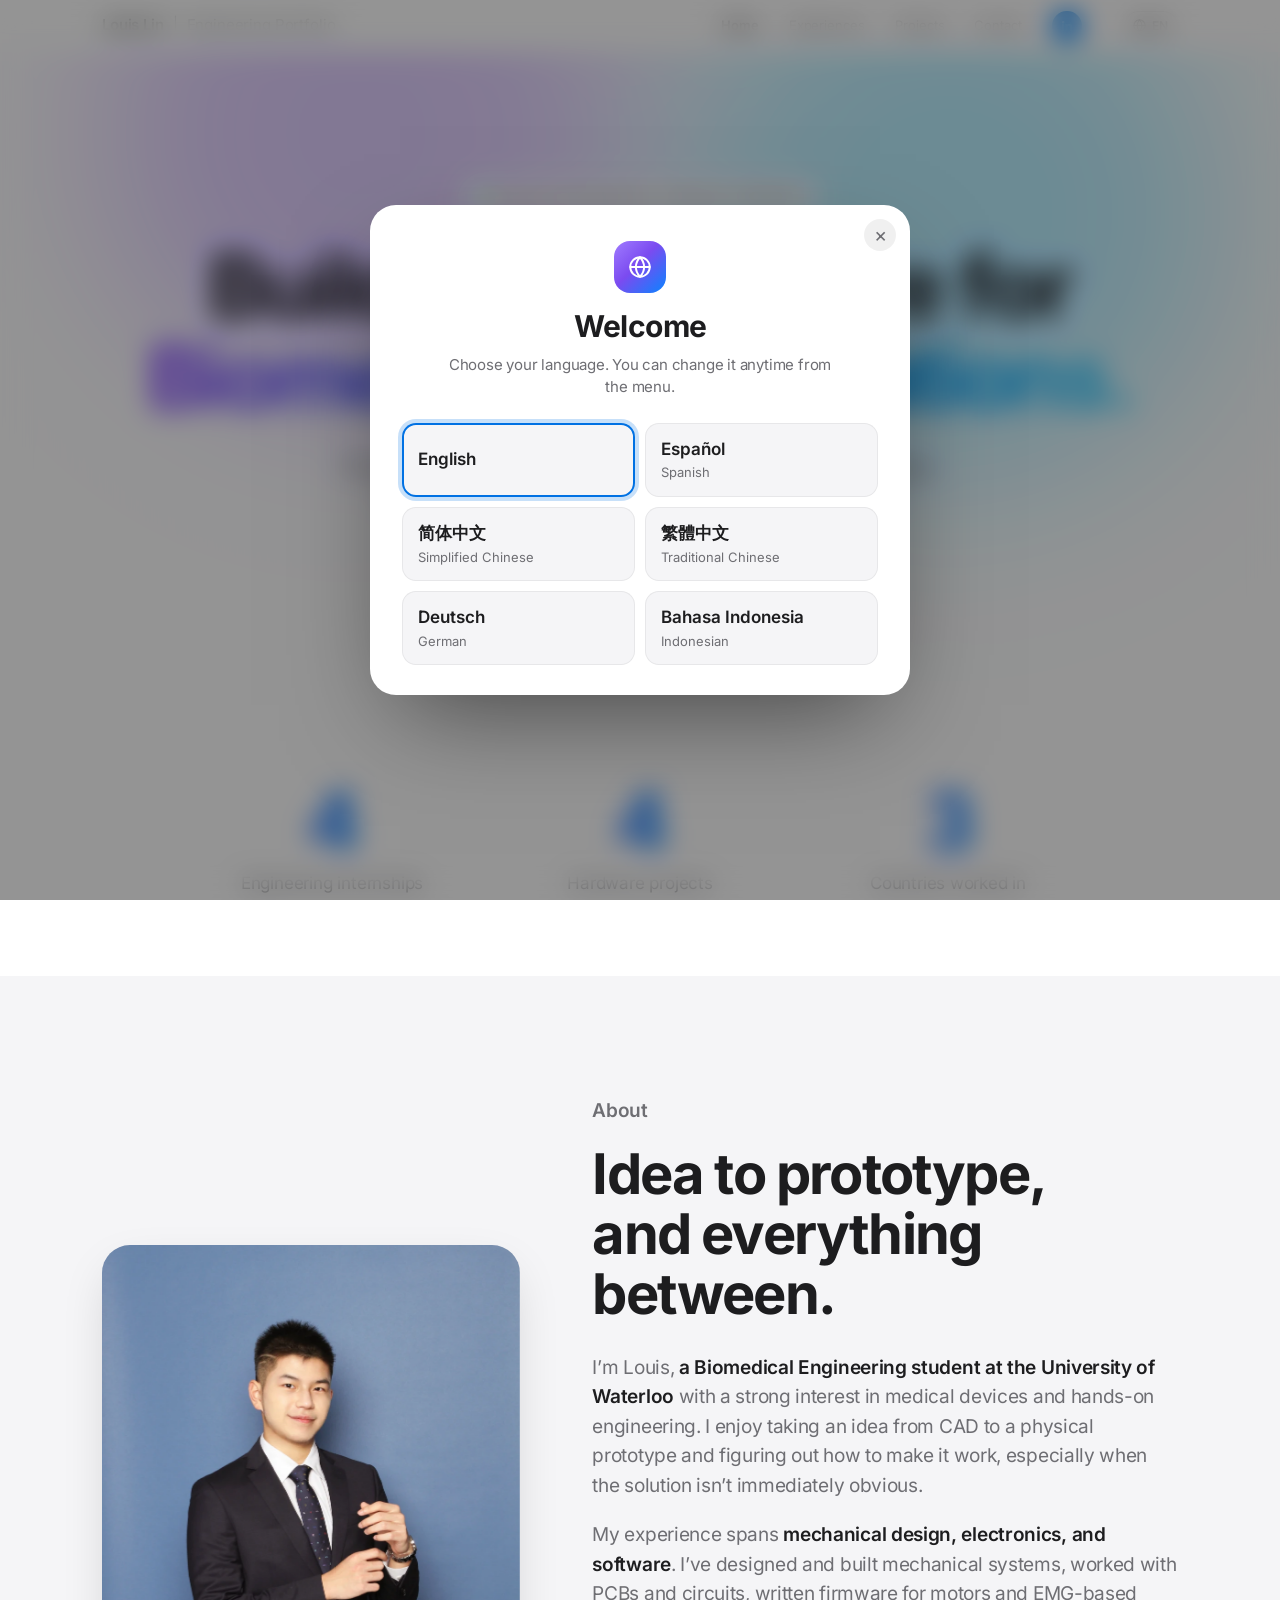
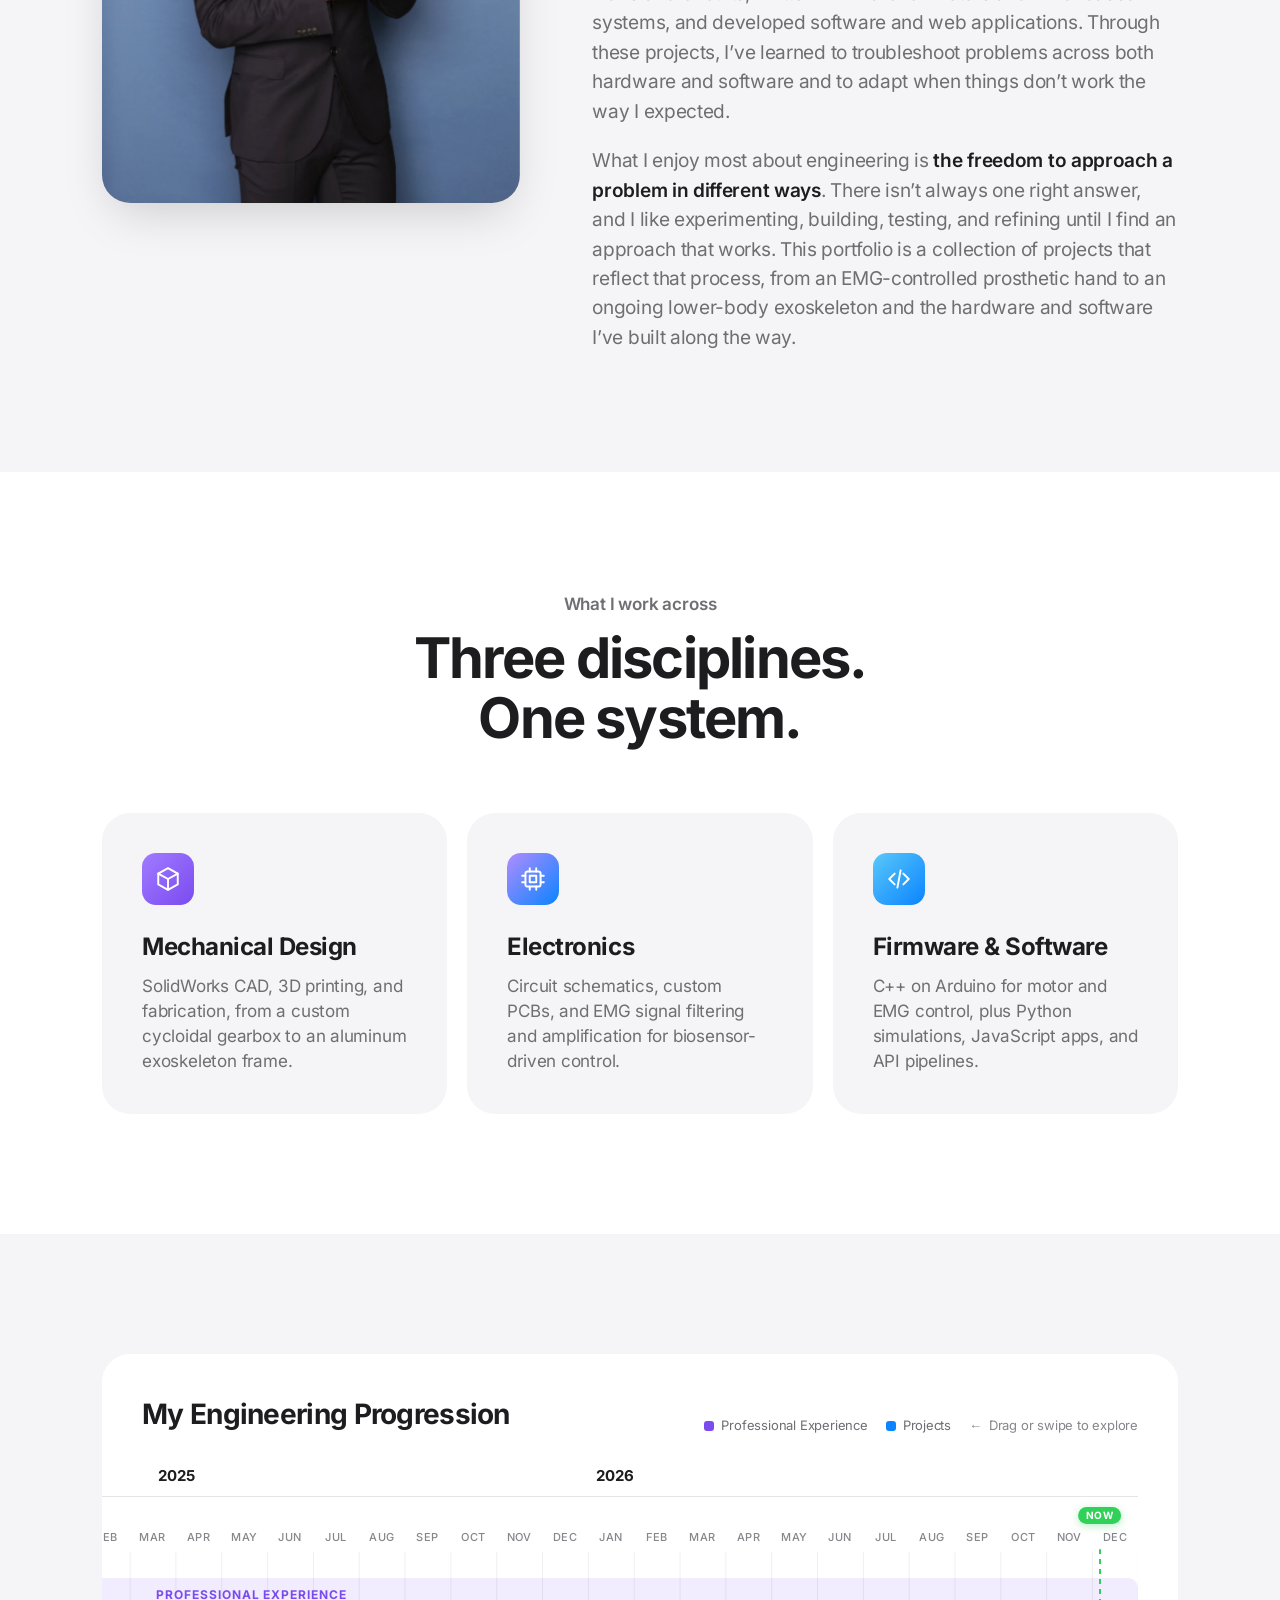
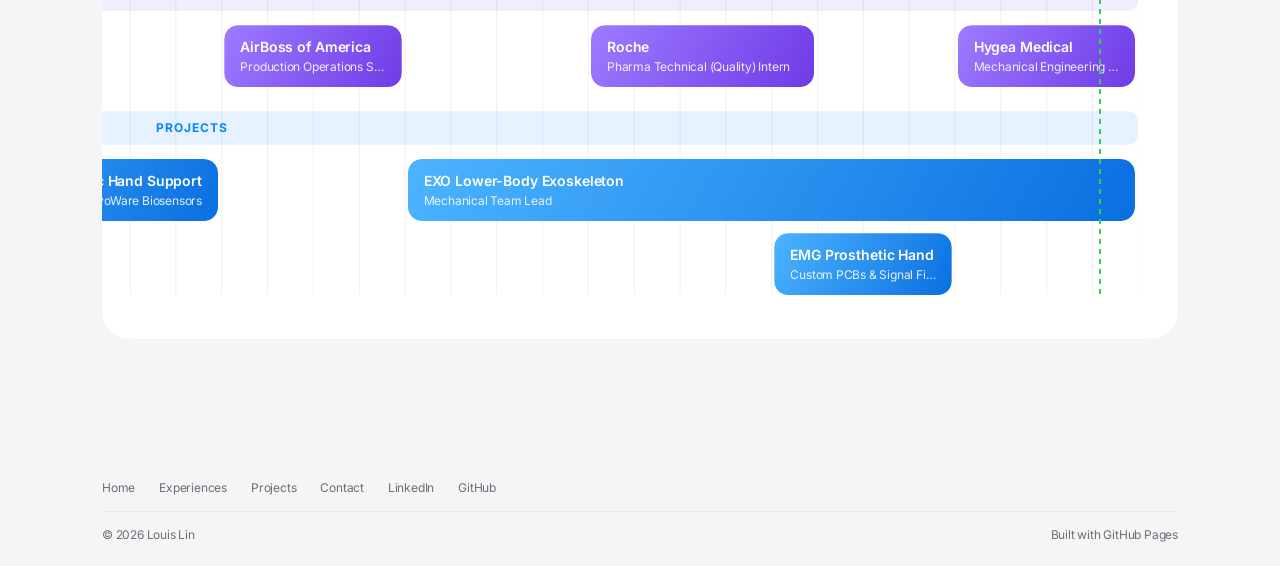
==== index.html @ d5d3cc91 "Picker: instant hover ring (no fade) Co-Authored-By: Claude Opus 5.5 <noreply@anthropic.com> Claude-" ====
<!DOCTYPE html>
<html lang="en" class="no-js">
<head>
    <meta charset="UTF-8">
    <meta name="viewport" content="width=device-width, initial-scale=1, viewport-fit=cover">
    <title>Louis Lin | Engineering Portfolio</title>
    <meta name="description" content="Biomedical Engineering student specializing in mechanical design, firmware, and hardware prototyping.">
    <meta name="theme-color" content="#ffffff" media="(prefers-color-scheme: light)">
    <meta name="theme-color" content="#000000" media="(prefers-color-scheme: dark)">
    <!-- Open Graph / Social Media Meta Tags -->
    <meta property="og:title" content="Louis Lin | Engineering Portfolio">
    <meta property="og:description" content="Biomedical Engineering student specializing in mechanical design, firmware, and hardware prototyping.">
    <meta property="og:image" content="https://louis-lin06.github.io/social-preview.png">
    <meta property="og:url" content="https://louis-lin06.github.io/">
    <meta property="og:type" content="website">
    <!-- Twitter Large Card -->
    <meta name="twitter:card" content="summary_large_image">
    <meta name="twitter:title" content="Louis Lin | Engineering Portfolio">
    <meta name="twitter:description" content="Biomedical Engineering student specializing in mechanical design, firmware, and hardware prototyping.">
    <meta name="twitter:image" content="https://louis-lin06.github.io/social-preview.png">

    <link rel="icon" href="favicon.svg" type="image/svg+xml">
    <link rel="preload" href="assets/fonts/inter-latin.woff2" as="font" type="font/woff2" crossorigin>
    <link rel="preload" as="image" href="images/index-page-profile-photo.webp">
    <link rel="stylesheet" href="assets/site.css?v=20261001c">
    <script>
        /* If a non-English language was chosen before, hide the page for a moment while it is applied, to avoid a flash of English */
        (function () { try { var s = localStorage.getItem('site-language');
            if (s && s !== 'en') { var d = document.documentElement; d.classList.add('lang-loading'); setTimeout(function () { d.classList.remove('lang-loading'); }, 1500); } } catch (e) {} })();
    </script>
</head>
<body>
    <a class="skip-link" href="#main">Skip to content</a>

    <header class="gnav">
        <div class="container gnav-inner">
            <a href="index.html" class="gnav-brand">Louis Lin<span class="sep">|</span><span class="sub">Engineering Portfolio</span></a>
            <button class="menu-toggle" aria-label="Open menu" aria-expanded="false" aria-controls="site-menu"><span></span><span></span></button>
            <nav class="gnav-links" id="site-menu" aria-label="Main">
                <a href="index.html" class="active" aria-current="page">Home</a>
                <a href="experiences.html">Experiences</a>
                <a href="projects.html">Projects</a>
                <a href="contact.html">Contact</a>
                <a href="https://www.linkedin.com/in/louis-lin-43164a328" target="_blank" rel="noopener" class="btn-linkedin" aria-label="LinkedIn" title="LinkedIn"><svg viewBox="0 0 24 24" fill="currentColor" aria-hidden="true"><path d="M20.45 20.45h-3.56v-5.57c0-1.33-.02-3.04-1.85-3.04-1.85 0-2.14 1.45-2.14 2.94v5.67H9.35V9h3.41v1.56h.05c.48-.9 1.64-1.85 3.37-1.85 3.6 0 4.27 2.37 4.27 5.46v6.28zM5.34 7.43a2.06 2.06 0 110-4.13 2.06 2.06 0 010 4.13zM7.12 20.45H3.56V9h3.56v11.45z"/></svg></a>
            </nav>
        </div>
    </header>

    <main id="main">

        <!-- HERO -->
        <section class="hero">
            <div class="hero-glow" aria-hidden="true"><span></span><span></span></div>
            <div class="container">
                <p class="eyebrow fade-up" style="--d:0s"><span class="dot"></span>Biomedical Engineering · University of Waterloo</p>
                <h1 class="display split" data-i18n="home.hero">Building Hardware for<br><span class="grad-text">Biomedical Applications.</span></h1>
                <p class="lead fade-up" style="--d:.7s">From CAD to a working prototype: mechanical design, electronics, and firmware for medical devices.</p>
                <div class="cta-row fade-up" style="--d:.85s">
                    <a href="projects.html" class="btn">View projects</a>
                    <a href="experiences.html" class="link-arrow">See experience</a>
                </div>
            </div>
        </section>

        <!-- AT A GLANCE -->
        <section class="section-tight" aria-label="At a glance">
            <div class="container">
                <div class="stats">
                    <div class="reveal"><div class="stat-num grad-text" data-count="4">4</div><div class="stat-label">Engineering internships</div></div>
                    <div class="reveal" style="--d:.1s"><div class="stat-num grad-text" data-count="4">4</div><div class="stat-label">Hardware projects</div></div>
                    <div class="reveal" style="--d:.2s"><div class="stat-num grad-text" data-count="3">3</div><div class="stat-label">Countries worked in</div></div>
                </div>
            </div>
        </section>

        <!-- ABOUT -->
        <section class="section section-alt" id="about">
            <div class="container">
                <div class="about">
                    <div class="about-photo reveal" data-parallax>
                        <img src="images/index-page-profile-photo.webp" alt="Louis Lin" width="933" height="1400">
                    </div>
                    <div class="about-copy hero-text">
                        <p class="eyebrow reveal">About</p>
                        <h2 class="headline reveal" data-i18n="home.about.title">Idea to prototype,<br>and everything between.</h2>
                        <p class="reveal" data-i18n="home.about.p1">I’m Louis, <strong>a Biomedical Engineering student at the University of Waterloo</strong> with a strong interest in medical devices and hands-on engineering. I enjoy taking an idea from CAD to a physical prototype and figuring out how to make it work, especially when the solution isn’t immediately obvious.</p>
                        <p class="reveal" data-i18n="home.about.p2">My experience spans <strong>mechanical design, electronics, and software</strong>. I’ve designed and built mechanical systems, worked with PCBs and circuits, written firmware for motors and EMG-based systems, and developed software and web applications. Through these projects, I’ve learned to troubleshoot problems across both hardware and software and to adapt when things don’t work the way I expected.</p>
                        <p class="reveal" data-i18n="home.about.p3">What I enjoy most about engineering is <strong>the freedom to approach a problem in different ways</strong>. There isn’t always one right answer, and I like experimenting, building, testing, and refining until I find an approach that works. This portfolio is a collection of projects that reflect that process, from an EMG-controlled prosthetic hand to an ongoing lower-body exoskeleton and the hardware and software I’ve built along the way.</p>
                    </div>
                </div>
            </div>
        </section>

        <!-- DISCIPLINES -->
        <section class="section">
            <div class="container">
                <div class="section-head">
                    <p class="eyebrow reveal">What I work across</p>
                    <h2 class="headline reveal" data-i18n="home.skills.title">Three disciplines.<br>One system.</h2>
                </div>
                <div class="skills">
                    <div class="card skill reveal">
                        <div class="skill-icon i1"><svg viewBox="0 0 24 24" fill="none" stroke="currentColor" stroke-width="1.8" stroke-linecap="round" stroke-linejoin="round" aria-hidden="true"><path d="M12 2l9 5v10l-9 5-9-5V7l9-5z"/><path d="M12 22V12M21 7l-9 5-9-5"/></svg></div>
                        <h3>Mechanical Design</h3>
                        <p>SolidWorks CAD, 3D printing, and fabrication, from a custom cycloidal gearbox to an aluminum exoskeleton frame.</p>
                    </div>
                    <div class="card skill reveal" style="--d:.1s">
                        <div class="skill-icon i2"><svg viewBox="0 0 24 24" fill="none" stroke="currentColor" stroke-width="1.8" stroke-linecap="round" stroke-linejoin="round" aria-hidden="true"><rect x="5" y="5" width="14" height="14" rx="2"/><rect x="9" y="9" width="6" height="6"/><path d="M9 2v3M15 2v3M9 19v3M15 19v3M2 9h3M2 15h3M19 9h3M19 15h3"/></svg></div>
                        <h3>Electronics</h3>
                        <p>Circuit schematics, custom PCBs, and EMG signal filtering and amplification for biosensor-driven control.</p>
                    </div>
                    <div class="card skill reveal" style="--d:.2s">
                        <div class="skill-icon i3"><svg viewBox="0 0 24 24" fill="none" stroke="currentColor" stroke-width="1.8" stroke-linecap="round" stroke-linejoin="round" aria-hidden="true"><path d="M8 7l-5 5 5 5M16 7l5 5-5 5M13.5 4l-3 16"/></svg></div>
                        <h3>Firmware &amp; Software</h3>
                        <p>C++ on Arduino for motor and EMG control, plus Python simulations, JavaScript apps, and API pipelines.</p>
                    </div>
                </div>
            </div>
        </section>

        <!-- TIMELINE -->
        <section class="section section-alt">
            <div class="container">
                <div class="timeline-card timeline-section reveal">
                    <div class="timeline-header">
                        <div>
                            <h2>My Engineering Progression</h2>
                        </div>
                        <div class="legend">
                            <span><i class="l-exp"></i>Professional Experience</span>
                            <span><i class="l-proj"></i>Projects</span>
                            <span class="timeline-hint swipe-hint"><span class="arr">←</span> Drag or swipe to explore</span>
                        </div>
                    </div>

                    <div class="gantt-scroll-wrapper" id="timelineScroll">
                        <div class="gantt-grid animate">

                            <div class="gantt-year" style="grid-column: 1 / 13; grid-row: 1;"><span>2024</span></div>
                            <div class="gantt-year" style="grid-column: 13 / 25; grid-row: 1;"><span>2025</span></div>
                            <div class="gantt-year" style="grid-column: 25 / 37; grid-row: 1;"><span>2026</span></div>

                            <div class="gantt-month" style="grid-column: 1; grid-row: 2;">Jan</div><div class="gantt-month" style="grid-column: 2; grid-row: 2;">Feb</div><div class="gantt-month" style="grid-column: 3; grid-row: 2;">Mar</div>
                            <div class="gantt-month" style="grid-column: 4; grid-row: 2;">Apr</div><div class="gantt-month" style="grid-column: 5; grid-row: 2;">May</div><div class="gantt-month" style="grid-column: 6; grid-row: 2;">Jun</div>
                            <div class="gantt-month" style="grid-column: 7; grid-row: 2;">Jul</div><div class="gantt-month" style="grid-column: 8; grid-row: 2;">Aug</div><div class="gantt-month" style="grid-column: 9; grid-row: 2;">Sep</div>
                            <div class="gantt-month" style="grid-column: 10; grid-row: 2;">Oct</div><div class="gantt-month" style="grid-column: 11; grid-row: 2;">Nov</div><div class="gantt-month" style="grid-column: 12; grid-row: 2;">Dec</div>
                            <div class="gantt-month" style="grid-column: 13; grid-row: 2;">Jan</div><div class="gantt-month" style="grid-column: 14; grid-row: 2;">Feb</div><div class="gantt-month" style="grid-column: 15; grid-row: 2;">Mar</div>
                            <div class="gantt-month" style="grid-column: 16; grid-row: 2;">Apr</div><div class="gantt-month" style="grid-column: 17; grid-row: 2;">May</div><div class="gantt-month" style="grid-column: 18; grid-row: 2;">Jun</div>
                            <div class="gantt-month" style="grid-column: 19; grid-row: 2;">Jul</div><div class="gantt-month" style="grid-column: 20; grid-row: 2;">Aug</div><div class="gantt-month" style="grid-column: 21; grid-row: 2;">Sep</div>
                            <div class="gantt-month" style="grid-column: 22; grid-row: 2;">Oct</div><div class="gantt-month" style="grid-column: 23; grid-row: 2;">Nov</div><div class="gantt-month" style="grid-column: 24; grid-row: 2;">Dec</div>
                            <div class="gantt-month" style="grid-column: 25; grid-row: 2;">Jan</div><div class="gantt-month" style="grid-column: 26; grid-row: 2;">Feb</div><div class="gantt-month" style="grid-column: 27; grid-row: 2;">Mar</div>
                            <div class="gantt-month" style="grid-column: 28; grid-row: 2;">Apr</div><div class="gantt-month" style="grid-column: 29; grid-row: 2;">May</div><div class="gantt-month" style="grid-column: 30; grid-row: 2;">Jun</div>
                            <div class="gantt-month" style="grid-column: 31; grid-row: 2;">Jul</div><div class="gantt-month" style="grid-column: 32; grid-row: 2;">Aug</div><div class="gantt-month" style="grid-column: 33; grid-row: 2;">Sep</div>
                            <div class="gantt-month" style="grid-column: 34; grid-row: 2;">Oct</div><div class="gantt-month" style="grid-column: 35; grid-row: 2;">Nov</div><div class="gantt-month" style="grid-column: 36; grid-row: 2;">Dec</div>

                            <!-- Professional Experience -->
                            <div class="track-label purple" style="grid-row: 3;">
                                <span>Professional Experience</span>
                            </div>

                            <a href="experiences.html#premier" class="gantt-bar bar-job" style="grid-column: 5 / 9; grid-row: 4;">
                                <span class="bar-title">Premier Healthcare</span>
                                <span class="bar-subtitle">Medical Machinery Intern</span>
                            </a>

                            <a href="experiences.html#airboss" class="gantt-bar bar-job" style="grid-column: 17 / 21; grid-row: 4;">
                                <span class="bar-title">AirBoss of America</span>
                                <span class="bar-subtitle">Production Operations Specialist</span>
                            </a>

                            <a href="experiences.html#roche" class="gantt-bar bar-job" style="grid-column: 25 / 30; grid-row: 4;">
                                <span class="bar-title">Roche</span>
                                <span class="bar-subtitle">Pharma Technical (Quality) Intern</span>
                            </a>

                            <a href="experiences.html#hygea" class="gantt-bar bar-job" style="grid-column: 33 / 37; grid-row: 4;">
                                <span class="bar-title">Hygea Medical</span>
                                <span class="bar-subtitle">Mechanical Engineering Intern</span>
                            </a>

                            <!-- Projects -->
                            <div class="track-label blue" style="grid-row: 5;">
                                <span>Projects</span>
                            </div>

                            <a href="projects.html#hand-support" class="gantt-bar bar-project" style="grid-column: 9 / 17; grid-row: 6;">
                                <span class="bar-title">Robotic Hand Support</span>
                                <span class="bar-subtitle">MyoWare Biosensors</span>
                            </a>

                            <a href="projects.html#paddleboard" class="gantt-bar bar-project" style="grid-column: 9 / 13; grid-row: 7;">
                                <span class="bar-title">Adaptive Paddleboard</span>
                                <span class="bar-subtitle">For Kids with Cerebral Palsy</span>
                            </a>

                            <a href="projects.html#exo" class="gantt-bar bar-project" style="grid-column: 21 / 37; grid-row: 6;">
                                <span class="bar-title">EXO Lower-Body Exoskeleton</span>
                                <span class="bar-subtitle">Mechanical Team Lead</span>
                            </a>

                            <a href="projects.html#emg-hand" class="gantt-bar bar-project" style="grid-column: 29 / 33; grid-row: 7;">
                                <span class="bar-title">EMG Prosthetic Hand</span>
                                <span class="bar-subtitle">Custom PCBs &amp; Signal Filtering</span>
                            </a>

                        </div>
                    </div>
                </div>
            </div>
        </section>

    </main>

    <footer class="site-footer">
        <div class="container">
            <nav class="footer-nav" aria-label="Footer">
                <a href="index.html">Home</a>
                <a href="experiences.html">Experiences</a>
                <a href="projects.html">Projects</a>
                <a href="contact.html">Contact</a>
                <a href="https://www.linkedin.com/in/louis-lin-43164a328" target="_blank" rel="noopener">LinkedIn</a>
                <a href="https://github.com/louis-lin06" target="_blank" rel="noopener">GitHub</a>
            </nav>
            <div class="footer-content">
                <span>© 2026 Louis Lin</span>
                <span>Built with GitHub Pages</span>
            </div>
        </div>
    </footer>

    <script src="assets/i18n-data.js?v=20261001c"></script>
    <script src="assets/i18n.js?v=20261001c"></script>
    <script src="assets/site.js?v=20261001c"></script>
</body>
</html>
---- assets/site.css ----
/* ==========================================================================
   Louis Lin | Engineering Portfolio
   Shared design system. Light by default, dark follows the visitor's device.
   ========================================================================== */

/* Inter, served from this site (Google Fonts is blocked in mainland China and would stall page loads there) */
@font-face {
    font-family: "Inter";
    font-style: normal;
    font-weight: 100 900;
    font-display: swap;
    src: url("fonts/inter-latin.woff2") format("woff2-variations"), url("fonts/inter-latin.woff2") format("woff2");
    unicode-range: U+0000-00FF,U+0131,U+0152-0153,U+02BB-02BC,U+02C6,U+02DA,U+02DC,U+0304,U+0308,U+0329,U+2000-206F,U+20AC,U+2122,U+2191,U+2193,U+2212,U+2215,U+FEFF,U+FFFD;
}

:root {
    color-scheme: light dark;

    /* Surfaces */
    --bg: #ffffff;
    --bg-alt: #f5f5f7;
    --card: #f5f5f7;
    --card-on-alt: #ffffff;
    --media-bg: #e8e8ed;
    --glass: rgba(255, 255, 255, 0.72);
    --glass-strong: rgba(255, 255, 255, 0.9);

    /* Text */
    --text: #1d1d1f;
    --text-2: #6e6e73;
    --text-3: #86868b;
    --line: rgba(0, 0, 0, 0.1);
    --line-soft: rgba(0, 0, 0, 0.06);

    /* Accents: purple = experience track, blue = project track */
    --blue: #0071e3;
    --blue-hover: #0077ed;
    --link: #0066cc;
    --exp: #7b4bf0;
    --exp-2: #a07bff;
    --exp-soft: rgba(123, 75, 240, 0.1);
    --proj: #0a84ff;
    --proj-2: #5ac8fa;
    --proj-soft: rgba(10, 132, 255, 0.1);
    --live: #30d158;

    --shadow-1: 0 2px 12px rgba(0, 0, 0, 0.06);
    --shadow-2: 0 18px 50px -12px rgba(0, 0, 0, 0.18);

    /* Layout */
    --gnav-h: 52px;
    --lnav-h: 52px;
    --maxw: 1120px;
    --gutter: 22px;
    --radius-lg: 28px;
    --radius-md: 18px;
    --ease: cubic-bezier(0.28, 0.11, 0.32, 1);
    --ease-out: cubic-bezier(0.16, 1, 0.3, 1);

    --font: "SF Pro Display", "SF Pro Text", -apple-system, BlinkMacSystemFont, "Inter", "Helvetica Neue", Helvetica, Arial, sans-serif;
}

@media (prefers-color-scheme: dark) {
    :root {
        --bg: #000000;
        --bg-alt: #101012;
        --card: #1c1c1e;
        --card-on-alt: #1c1c1e;
        --media-bg: #0b0b0c;
        --glass: rgba(22, 22, 23, 0.72);
        --glass-strong: rgba(22, 22, 23, 0.94);

        --text: #f5f5f7;
        --text-2: #a1a1a6;
        --text-3: #86868b;
        --line: rgba(255, 255, 255, 0.14);
        --line-soft: rgba(255, 255, 255, 0.08);

        --blue: #0a84ff;
        --blue-hover: #409cff;
        --link: #2997ff;
        --exp: #a78bfa;
        --exp-2: #c4b5fd;
        --exp-soft: rgba(167, 139, 250, 0.14);
        --proj: #2997ff;
        --proj-2: #64d2ff;
        --proj-soft: rgba(41, 151, 255, 0.14);

        --shadow-1: 0 2px 12px rgba(0, 0, 0, 0.4);
        --shadow-2: 0 18px 50px -12px rgba(0, 0, 0, 0.7);
    }
}

/* Smooth cross-page fades in browsers that support it */
@view-transition { navigation: auto; }

/* ---------- Base ---------- */
*, *::before, *::after { box-sizing: border-box; margin: 0; padding: 0; }

html {
    scroll-behavior: smooth;
    scroll-padding-top: calc(var(--gnav-h) + 24px);
    -webkit-text-size-adjust: 100%;
}
html.has-lnav { scroll-padding-top: calc(var(--gnav-h) + var(--lnav-h) + 24px); }

body {
    font-family: var(--font);
    font-size: 17px;
    line-height: 1.47;
    letter-spacing: -0.012em;
    color: var(--text);
    background: var(--bg);
    -webkit-font-smoothing: antialiased;
    -moz-osx-font-smoothing: grayscale;
    min-height: 100vh;
    display: flex;
    flex-direction: column;
    overflow-x: hidden;
}
body.no-scroll { overflow: hidden; }

main { flex: 1; }
img, video { display: block; max-width: 100%; }
a { color: var(--link); text-decoration: none; }
a:hover { text-decoration: underline; }
button { font: inherit; color: inherit; background: none; border: 0; cursor: pointer; }
ul { list-style: none; }

:focus:not(:focus-visible) { outline: none; }
:focus-visible { outline: 2px solid var(--blue); outline-offset: 3px; border-radius: 6px; }

.skip-link { position: absolute; left: -9999px; top: 8px; z-index: 1000; background: var(--blue); color: #fff; padding: 8px 14px; border-radius: 8px; }
.skip-link:focus { left: 8px; }

.container { width: 100%; max-width: var(--maxw); margin: 0 auto; padding: 0 var(--gutter); }
.container-narrow { max-width: 820px; }

/* ---------- Global nav ---------- */
.gnav {
    position: sticky; top: 0; z-index: 200;
    height: var(--gnav-h);
    background: var(--glass);
    backdrop-filter: saturate(180%) blur(20px);
    -webkit-backdrop-filter: saturate(180%) blur(20px);
    border-bottom: 1px solid transparent;
    transition: border-color 0.3s var(--ease), background 0.3s var(--ease);
}
.gnav.is-scrolled, .gnav.menu-open { border-bottom-color: var(--line-soft); }
.gnav.menu-open { background: var(--bg); backdrop-filter: none; -webkit-backdrop-filter: none; }
html.at-top .gnav, html.at-top .lnav { backdrop-filter: none; -webkit-backdrop-filter: none; }
.gnav-inner { height: 100%; display: flex; align-items: center; justify-content: space-between; gap: 24px; }

.gnav-brand { display: inline-flex; align-items: center; gap: 10px; color: var(--text); font-weight: 600; font-size: 15px; letter-spacing: -0.01em; white-space: nowrap; }
.gnav-brand:hover { text-decoration: none; }
.gnav-brand img { width: 24px; height: 24px; border-radius: 7px; }
.gnav-brand .sep { color: var(--text-3); font-weight: 400; margin: 0 2px; }
.gnav-brand .sub { color: var(--text-2); font-weight: 400; }

.gnav-links { display: flex; align-items: center; gap: 30px; }
.gnav-links a { color: var(--text); opacity: 0.8; font-size: 13px; letter-spacing: -0.005em; transition: opacity 0.2s; }
.gnav-links a:hover { opacity: 1; text-decoration: none; }
.gnav-links a.active { opacity: 1; font-weight: 600; }
.gnav-links a.btn-linkedin { opacity: 1; }

.btn-linkedin { display: inline-flex; align-items: center; gap: 6px; background: var(--blue); color: #fff !important; padding: 5px 13px; border-radius: 980px; font-size: 12px !important; font-weight: 500; transition: background 0.2s, transform 0.2s; }
.btn-linkedin:hover { background: var(--blue-hover); text-decoration: none; }
.btn-linkedin svg { width: 12px; height: 12px; }

.menu-toggle { display: none; width: 44px; height: 44px; margin-right: -12px; position: relative; }
.menu-toggle span { position: absolute; left: 14px; width: 17px; height: 1.5px; background: var(--text); border-radius: 2px; transition: transform 0.35s var(--ease), top 0.35s var(--ease); }
.menu-toggle span:nth-child(1) { top: 18px; }
.menu-toggle span:nth-child(2) { top: 25px; }
.menu-open .menu-toggle span:nth-child(1) { top: 21.5px; transform: rotate(45deg); }
.menu-open .menu-toggle span:nth-child(2) { top: 21.5px; transform: rotate(-45deg); }

/* ---------- Local (page) nav ---------- */
.lnav {
    position: sticky; top: var(--gnav-h); z-index: 150;
    height: var(--lnav-h);
    background: var(--glass);
    backdrop-filter: saturate(180%) blur(20px);
    -webkit-backdrop-filter: saturate(180%) blur(20px);
    border-bottom: 1px solid var(--line-soft);
}
.lnav-inner { height: 100%; display: flex; align-items: center; gap: 20px; }
.lnav-title { font-size: 21px; font-weight: 600; letter-spacing: 0.005em; white-space: nowrap; color: var(--text); }
.lnav-links { margin-left: auto; display: flex; align-items: center; gap: 2px; overflow-x: auto; scrollbar-width: none; }
.lnav-links::-webkit-scrollbar { display: none; }
.lnav-links a { font-size: 12px; color: var(--text-2); padding: 5px 11px; border-radius: 980px; white-space: nowrap; transition: color 0.2s, background 0.25s; }
.lnav-links a:hover { color: var(--text); text-decoration: none; }
.lnav-links a.active { color: var(--text); background: var(--line-soft); }
.lnav-links .lnav-sep { width: 1px; height: 14px; background: var(--line); margin: 0 6px; flex: none; }
.lnav-cta { flex: none; }

/* ---------- Buttons & links ---------- */
.btn {
    display: inline-flex; align-items: center; justify-content: center; gap: 8px;
    background: var(--blue); color: #fff;
    font-size: 17px; font-weight: 400; letter-spacing: -0.01em;
    padding: 12px 22px; min-height: 44px; border-radius: 980px;
    transition: background 0.2s, transform 0.2s var(--ease), box-shadow 0.2s;
}
.btn:hover { background: var(--blue-hover); text-decoration: none; }
.btn:active { transform: scale(0.97); }
.btn svg { width: 18px; height: 18px; }
.btn-sm { font-size: 12px; padding: 5px 13px; min-height: 0; }
.btn-ghost { background: transparent; color: var(--blue); box-shadow: inset 0 0 0 1px var(--blue); }
.btn-ghost:hover { background: var(--blue); color: #fff; }
.btn-dark { background: var(--text); color: var(--bg); }
.btn-dark:hover { background: var(--text); opacity: 0.85; }

.link-arrow { display: inline-flex; align-items: center; gap: 2px; color: var(--link); font-size: 17px; }
.link-arrow::after { content: "›"; font-size: 1.15em; line-height: 1; transform: translateY(-1px); transition: transform 0.25s var(--ease); }
.link-arrow:hover { text-decoration: underline; }
.link-arrow:hover::after { transform: translate(3px, -1px); }

/* ---------- Typography helpers ---------- */
.eyebrow { font-size: 17px; font-weight: 600; letter-spacing: -0.01em; color: var(--text-2); margin-bottom: 12px; }
.eyebrow.exp { color: var(--exp); }
.eyebrow.proj { color: var(--proj); }
.display { font-size: clamp(44px, 7.4vw, 88px); line-height: 1.04; font-weight: 700; letter-spacing: -0.038em; }
.headline { font-size: clamp(34px, 5vw, 56px); line-height: 1.07; font-weight: 700; letter-spacing: -0.032em; }
.title-2 { font-size: clamp(26px, 3vw, 32px); line-height: 1.125; font-weight: 700; letter-spacing: -0.02em; }
.lead { font-size: clamp(19px, 2.1vw, 24px); line-height: 1.38; color: var(--text-2); letter-spacing: -0.015em; }
.muted { color: var(--text-2); }
.grad-text {
    background: linear-gradient(95deg, var(--exp) 0%, var(--proj) 70%, var(--proj-2) 100%);
    -webkit-background-clip: text; background-clip: text; color: transparent;
    -webkit-box-decoration-break: clone; box-decoration-break: clone;
}

/* ---------- Sections ---------- */
.section { padding: 120px 0; position: relative; }
.section-tight { padding: 80px 0; }
.section-alt { background: var(--bg-alt); }
.section-alt .card, .section-alt .tile, .section-alt .entry { background: var(--card-on-alt); }
.section-head { text-align: center; max-width: 780px; margin: 0 auto 64px; }
.section-head .lead { margin-top: 16px; }

/* ---------- Scroll reveal ---------- */
.reveal { opacity: 0; transform: translateY(36px); transition: opacity 0.9s var(--ease-out), transform 0.9s var(--ease-out); transition-delay: var(--d, 0s); }
.reveal.in { opacity: 1; transform: none; }
.no-js .reveal { opacity: 1; transform: none; }

/* ---------- Home: hero ---------- */
.hero { position: relative; text-align: center; padding: 128px 0 96px; overflow: hidden; isolation: isolate; }
.hero-glow { position: absolute; inset: 0; z-index: -1; pointer-events: none; overflow: hidden; contain: strict; }
.hero-glow span { position: absolute; border-radius: 50%; opacity: 0.35; will-change: transform; background: radial-gradient(circle closest-side, color-mix(in srgb, var(--c) 99%, transparent) 0%, color-mix(in srgb, var(--c) 99%, transparent) 10%, color-mix(in srgb, var(--c) 96%, transparent) 20%, color-mix(in srgb, var(--c) 88%, transparent) 30%, color-mix(in srgb, var(--c) 72%, transparent) 40%, color-mix(in srgb, var(--c) 49%, transparent) 50%, color-mix(in srgb, var(--c) 26%, transparent) 60%, color-mix(in srgb, var(--c) 10%, transparent) 70%, color-mix(in srgb, var(--c) 3%, transparent) 80%, color-mix(in srgb, var(--c) 1%, transparent) 90%, color-mix(in srgb, var(--c) 0%, transparent) 100%); }
/* Same look as the old blur(80px) circles, drawn as gradients so the browser does not re-blur every frame */
.hero-glow span:nth-child(1) { --c: var(--exp-2); width: 1000px; height: 1000px; top: -420px; left: calc(8% - 240px); animation: drift1 18s ease-in-out infinite alternate; }
.hero-glow span:nth-child(2) { --c: var(--proj-2); width: 1040px; height: 1040px; top: -360px; right: calc(4% - 240px); animation: drift2 22s ease-in-out infinite alternate; }
.hero-glow.paused span, .anim-paused, .anim-paused::before, .anim-paused::after { animation-play-state: paused !important; }
@media (prefers-color-scheme: dark) { .hero-glow span { opacity: 0.22; } }
@keyframes drift1 { to { transform: translate(120px, 80px) scale(1.1); } }
@keyframes drift2 { to { transform: translate(-140px, 60px) scale(0.95); } }

.hero .eyebrow { display: inline-flex; align-items: center; gap: 10px; padding: 6px 14px 6px 8px; border-radius: 980px; background: var(--glass-strong); box-shadow: 0 0 0 1px var(--line-soft); font-size: 14px; font-weight: 500; color: var(--text-2); margin-bottom: 28px; }
.hero .eyebrow .dot { position: relative; width: 8px; height: 8px; border-radius: 50%; background: var(--live); margin-left: 6px; }
.hero .eyebrow .dot::after { content: ""; position: absolute; inset: 0; border-radius: 50%; background: rgba(48, 209, 88, 0.55); animation: pulse 2.2s infinite; }
/* Ring drawn with transform + opacity only, so it runs on the GPU without repaints */
@keyframes pulse { 0% { transform: scale(1); opacity: 1; } 70% { transform: scale(3); opacity: 0; } 100% { transform: scale(3); opacity: 0; } }
.hero .lead { max-width: 660px; margin: 26px auto 0; }
.cta-row { display: flex; flex-wrap: wrap; align-items: center; justify-content: center; gap: 16px 32px; margin-top: 40px; }

/* Hero word-by-word entrance */
.split .w { display: inline-block; opacity: 0; transform: translateY(0.35em); filter: blur(8px); animation: wordIn 0.9s var(--ease-out) forwards; animation-delay: calc(var(--i) * 70ms + 120ms); }
@keyframes wordIn { to { opacity: 1; transform: none; filter: blur(0); } }
.fade-up { opacity: 0; transform: translateY(16px); animation: fadeUp 0.9s var(--ease-out) forwards; animation-delay: var(--d, 0.6s); }
@keyframes fadeUp { to { opacity: 1; transform: none; } }

/* ---------- Stats ---------- */
.stats { display: grid; grid-template-columns: repeat(3, 1fr); gap: 24px; text-align: center; max-width: 900px; margin: 0 auto; }
.stat-num { font-size: clamp(48px, 7vw, 80px); font-weight: 700; letter-spacing: -0.04em; line-height: 1; font-variant-numeric: tabular-nums; }
.stat-label { margin-top: 10px; color: var(--text-2); font-size: 17px; }

/* ---------- About ---------- */
.about { display: grid; grid-template-columns: minmax(0, 5fr) minmax(0, 7fr); gap: 72px; align-items: center; }
.about-photo { position: relative; border-radius: var(--radius-lg); overflow: hidden; aspect-ratio: 3 / 4; background: var(--media-bg); box-shadow: var(--shadow-2); }
.about-photo img { width: 100%; height: 115%; object-fit: cover; object-position: top; transform: translateY(var(--py, 0px)); will-change: transform; }
.about-copy .headline { margin-bottom: 28px; }
.about-copy p { font-size: 19px; line-height: 1.55; color: var(--text-2); margin-bottom: 20px; letter-spacing: -0.016em; }
.about-copy p:last-child { margin-bottom: 0; }
.about-copy strong { color: var(--text); font-weight: 600; }

/* ---------- Cards / tiles ---------- */
.card { background: var(--card); border-radius: var(--radius-lg); padding: 40px; }

.skills { display: grid; grid-template-columns: repeat(3, 1fr); gap: 20px; }
.skill { transition: transform 0.5s var(--ease-out), box-shadow 0.5s var(--ease-out); }
.skill:hover { transform: translateY(-6px); box-shadow: var(--shadow-2); }
.skill-icon { width: 52px; height: 52px; border-radius: 14px; display: grid; place-items: center; margin-bottom: 24px; color: #fff; }
.skill-icon svg { width: 26px; height: 26px; }
.skill-icon.i1 { background: linear-gradient(135deg, var(--exp-2), var(--exp)); }
.skill-icon.i2 { background: linear-gradient(135deg, #b18cff, var(--proj)); }
.skill-icon.i3 { background: linear-gradient(135deg, var(--proj-2), var(--proj)); }
.skill h3 { font-size: 24px; letter-spacing: -0.02em; margin-bottom: 10px; }
.skill p { color: var(--text-2); }

/* Bento */
.bento { display: grid; grid-template-columns: repeat(6, 1fr); gap: 20px; }
.tile {
    position: relative; display: flex; flex-direction: column; overflow: hidden;
    background: var(--card); border-radius: var(--radius-lg); color: var(--text);
    min-height: 480px;
    transition: transform 0.6s var(--ease-out), box-shadow 0.6s var(--ease-out);
}
.tile:hover { text-decoration: none; transform: translateY(-6px) scale(1.005); box-shadow: var(--shadow-2); }
.tile-wide { grid-column: span 4; min-height: 580px; }
.tile-tall { grid-column: span 2; min-height: 580px; }
.tile-half { grid-column: span 3; }
.tile-body { padding: 36px 36px 24px; position: relative; z-index: 2; }
.tile-kicker { font-size: 13px; font-weight: 600; letter-spacing: 0.02em; text-transform: uppercase; margin-bottom: 8px; }
.tile-kicker.proj { color: var(--proj); }
.tile-kicker.exp { color: var(--exp); }
.tile h3 { font-size: clamp(24px, 2.6vw, 32px); line-height: 1.12; letter-spacing: -0.025em; }
.tile p { color: var(--text-2); margin-top: 8px; }
.tile .link-arrow { margin-top: 14px; font-size: 15px; }
.tile-media { position: relative; flex: 1; margin: 0 20px 20px; border-radius: var(--radius-md); overflow: hidden; background: var(--media-bg); min-height: 220px; }
.tile-media img, .tile-media video { position: absolute; inset: 0; width: 100%; height: 100%; object-fit: cover; transition: transform 1.1s var(--ease-out); }
.tile:hover .tile-media img, .tile:hover .tile-media video { transform: scale(1.05); }
.tile-media.light { background: #fff; }
.tile-media.light img { object-fit: contain; padding: 8%; }

/* ---------- Home timeline (Gantt) ---------- */
.timeline-card { background: var(--card-on-alt); border-radius: var(--radius-lg); padding: 40px 0 28px; overflow: hidden; position: relative; }
.timeline-header { padding: 0 40px; margin-bottom: 28px; display: flex; justify-content: space-between; align-items: flex-end; gap: 16px; flex-wrap: wrap; }
.timeline-header h2 { font-size: 28px; letter-spacing: -0.025em; }
.legend { display: flex; gap: 18px; flex-wrap: wrap; font-size: 13px; color: var(--text-2); }
.legend span { display: inline-flex; align-items: center; gap: 7px; }
.legend i { width: 10px; height: 10px; border-radius: 3px; display: inline-block; }
.legend .l-exp { background: var(--exp); }
.legend .l-proj { background: var(--proj); }
.timeline-hint { font-size: 13px; color: var(--text-3); display: inline-flex; align-items: center; gap: 6px; }
.timeline-hint .arr { display: inline-block; animation: nudge 1.6s ease-in-out infinite; }
@keyframes nudge { 0%, 100% { transform: translateX(0); } 50% { transform: translateX(-5px); } }

.gantt-scroll-wrapper { overflow-x: auto; overscroll-behavior-x: contain; padding: 0 40px 16px; scrollbar-width: thin; cursor: grab; }
.gantt-scroll-wrapper.dragging { cursor: grabbing; user-select: none; }
.gantt-scroll-wrapper.dragging .gantt-bar { pointer-events: none; }
.gantt-grid { display: grid; grid-template-columns: repeat(36, minmax(45px, 1fr)); gap: 12px 0; min-width: 1650px; position: relative; }
.gantt-grid::before { content: ""; position: absolute; top: calc(4.4rem + 18px); bottom: 0; left: 0; right: 0; background-image: linear-gradient(to right, var(--line-soft) 1px, transparent 1px); background-size: calc(100% / 36) 100%; pointer-events: none; }
.gantt-axis { display: contents; }
.gantt-year { border-bottom: 1px solid var(--line); padding-bottom: 8px; margin-bottom: 2px; }
.gantt-year span { position: sticky; left: 8px; font-size: 15px; font-weight: 700; color: var(--text); background: var(--card-on-alt); padding: 2px 8px; border-radius: 6px; z-index: 5; letter-spacing: -0.01em; }
.gantt-month { font-size: 11px; font-weight: 500; color: var(--text-3); text-align: center; text-transform: uppercase; letter-spacing: 0.04em; margin-bottom: 8px; }

.track-label { grid-column: 1 / 37; display: flex; align-items: center; margin-top: 12px; margin-bottom: 2px; border-radius: 10px; }
.track-label.purple { background: var(--exp-soft); }
.track-label.blue { background: var(--proj-soft); }
.track-label span { position: sticky; left: 0; padding: 8px 14px; font-size: 12px; text-transform: uppercase; letter-spacing: 0.08em; font-weight: 700; z-index: 5; }
.track-label.purple span { color: var(--exp); }
.track-label.blue span { color: var(--proj); }

.gantt-bar {
    position: relative; z-index: 2; margin: 0 3px; padding: 12px 16px; border-radius: 14px;
    display: flex; flex-direction: column; justify-content: center; color: #fff;
    transform-origin: left center;
    transition: transform 0.35s var(--ease-out), box-shadow 0.35s var(--ease-out), filter 0.35s;
}
.gantt-bar:hover { text-decoration: none; transform: translateY(-3px); box-shadow: 0 12px 28px -10px var(--bar-shadow); z-index: 10; filter: saturate(1.1); }
.bar-job { background: linear-gradient(120deg, #9d7bff, #6f3be6); --bar-shadow: rgba(111, 59, 230, 0.7); }
.bar-project { background: linear-gradient(120deg, #4cb4ff, #0a6fe0); --bar-shadow: rgba(10, 111, 224, 0.7); }
.bar-title { font-size: 14px; font-weight: 600; white-space: nowrap; overflow: hidden; text-overflow: ellipsis; letter-spacing: -0.01em; }
.bar-subtitle { font-size: 12px; opacity: 0.88; white-space: nowrap; overflow: hidden; text-overflow: ellipsis; }
.gantt-grid.animate .gantt-bar { clip-path: inset(0 100% 0 0 round 14px); }
.gantt-grid.animate.in .gantt-bar { clip-path: inset(0 0 0 0 round 14px); transition: clip-path 1.1s var(--ease-out), transform 0.35s var(--ease-out), box-shadow 0.35s var(--ease-out); transition-delay: var(--d, 0s), 0s, 0s; }

/* "Now" marker: label sits above the month names, dashed line runs below them.
   The line is a striped background (not a dashed border) so it renders on every browser, including iOS Safari. */
.now-marker { position: absolute; top: var(--now-top, 2.6rem); bottom: 0; width: 2px; margin-left: -1px; z-index: 3; pointer-events: none; }
.now-marker::before { content: ""; position: absolute; left: 0; top: var(--line-top, 36px); bottom: 0; width: 2px; background: repeating-linear-gradient(to bottom, var(--live) 0 5px, transparent 5px 10px); border-radius: 2px; }
.now-marker span { position: absolute; top: 0; left: 1px; transform: translateX(-50%); background: var(--live); color: #fff; font-size: 10px; font-weight: 700; line-height: 1.5; letter-spacing: 0.06em; text-transform: uppercase; padding: 1px 8px; border-radius: 980px; white-space: nowrap; box-shadow: 0 2px 8px rgba(48, 209, 88, 0.35); }
html[lang^="zh"] .now-marker span { letter-spacing: 0.02em; }
.gantt-month { margin-top: 18px; }

/* ---------- CTA band ---------- */
.cta-band { text-align: center; }
.cta-band .lead { max-width: 560px; margin: 18px auto 0; }

/* ---------- Page hero (sub pages) ---------- */
.page-hero { padding: 96px 0 72px; text-align: center; position: relative; overflow: hidden; isolation: isolate; }
.page-hero .lead { max-width: 640px; margin: 20px auto 0; }
.page-hero .hero-glow span { opacity: 0.22; }
.facts { display: flex; justify-content: center; flex-wrap: wrap; gap: 12px 40px; margin-top: 44px; }
.fact { text-align: center; }
.fact b { display: block; font-size: 32px; font-weight: 700; letter-spacing: -0.03em; line-height: 1.1; }
.fact span { font-size: 14px; color: var(--text-2); }

/* ---------- Year groups & entries (experiences / projects) ---------- */
.year-group { display: grid; grid-template-columns: 140px minmax(0, 1fr); gap: 32px; margin-bottom: 56px; }
.year-group:last-child { margin-bottom: 0; }
.year-label { position: sticky; top: calc(var(--gnav-h) + var(--lnav-h) + 28px); align-self: start; font-size: 48px; font-weight: 700; letter-spacing: -0.04em; line-height: 1; color: var(--text-3); opacity: 0.55; transition: opacity 0.4s, color 0.4s; }
.year-group.current .year-label { opacity: 1; }
.year-group.current .year-label.exp { color: var(--exp); }
.year-group.current .year-label.proj { color: var(--proj); }
.year-entries { display: flex; flex-direction: column; gap: 24px; min-width: 0; }

.entry { background: var(--card); border-radius: var(--radius-lg); padding: 44px; position: relative; overflow: hidden; }
.entry::before { content: ""; position: absolute; left: 0; top: 44px; width: 4px; height: 36px; border-radius: 0 4px 4px 0; background: var(--accent, var(--exp)); }
.entry.is-exp { --accent: var(--exp); }
.entry.is-proj { --accent: var(--proj); }
.entry-grid { display: grid; grid-template-columns: minmax(0, 1fr) minmax(0, 1fr); gap: 44px; align-items: start; }
.entry-grid.solo { grid-template-columns: minmax(0, 1fr); }
.entry-top { display: flex; align-items: center; gap: 10px; margin-bottom: 10px; flex-wrap: wrap; }
.entry-title { font-size: clamp(24px, 2.6vw, 30px); line-height: 1.15; letter-spacing: -0.025em; font-weight: 700; }
.entry-role { font-size: 19px; color: var(--text); margin-top: 6px; font-weight: 500; letter-spacing: -0.015em; }
.entry-meta { display: flex; flex-wrap: wrap; gap: 8px; margin-top: 14px; }
.chip { display: inline-flex; align-items: center; gap: 6px; font-size: 13px; color: var(--text-2); background: var(--bg); box-shadow: inset 0 0 0 1px var(--line-soft); padding: 5px 11px; border-radius: 980px; white-space: nowrap; }
.chip svg { width: 13px; height: 13px; opacity: 0.8; }
.badge-live { position: relative; display: inline-flex; align-items: center; gap: 7px; font-size: 12px; font-weight: 600; color: #1f9d45; background: rgba(48, 209, 88, 0.14); padding: 4px 10px; border-radius: 980px; }
@media (prefers-color-scheme: dark) { .badge-live { color: var(--live); } }
.badge-live::before { content: ""; width: 7px; height: 7px; border-radius: 50%; background: var(--live); }
.badge-live::after { content: ""; position: absolute; left: 10px; top: 50%; width: 7px; height: 7px; margin-top: -3.5px; border-radius: 50%; background: rgba(48, 209, 88, 0.55); animation: pulse 2.2s infinite; }
.tech { display: flex; flex-wrap: wrap; gap: 8px; margin-top: 18px; }
.tech span { font-size: 12px; font-weight: 600; letter-spacing: 0.01em; color: var(--accent); background: color-mix(in srgb, var(--accent) 12%, transparent); padding: 5px 11px; border-radius: 980px; }
.entry-list { margin-top: 24px; display: flex; flex-direction: column; gap: 14px; }
.entry-list li { position: relative; padding-left: 20px; color: var(--text-2); font-size: 16px; line-height: 1.55; }
.entry-list li::before { content: ""; position: absolute; left: 2px; top: 0.66em; width: 6px; height: 6px; border-radius: 50%; background: var(--accent); opacity: 0.85; }

/* Certifications */
.cert-grid { display: grid; grid-template-columns: repeat(4, 1fr); gap: 20px; }
.cert-card { background: var(--card-on-alt); border-radius: var(--radius-md); padding: 28px 24px; transition: transform 0.5s var(--ease-out), box-shadow 0.5s var(--ease-out); }
.cert-card:hover { transform: translateY(-4px); box-shadow: var(--shadow-2); }
.cert-icon { width: 40px; height: 40px; border-radius: 12px; display: grid; place-items: center; background: var(--exp-soft); color: var(--exp); margin-bottom: 18px; }
.cert-icon svg { width: 20px; height: 20px; }
.cert-title { font-weight: 600; font-size: 17px; letter-spacing: -0.015em; line-height: 1.3; }
.cert-issuer { font-size: 14px; color: var(--text-2); margin-top: 6px; }

/* ---------- Gallery (replaces the old carousel) ---------- */
.gallery { position: relative; min-width: 0; }
.gallery-track { display: flex; gap: 12px; overflow-x: auto; scroll-snap-type: x mandatory; scrollbar-width: none; scroll-behavior: smooth; }
.gallery-track::-webkit-scrollbar { display: none; }
.gallery-slide { flex: 0 0 100%; scroll-snap-align: center; min-width: 0; }
.gallery-media { position: relative; display: block; width: 100%; aspect-ratio: 4 / 3; border-radius: var(--radius-md); overflow: hidden; background: var(--media-bg); cursor: zoom-in; }
.gallery-media img, .gallery-media video { width: 100%; height: 100%; object-fit: contain; transition: transform 0.8s var(--ease-out); }
.gallery-media:hover img { transform: scale(1.03); }
.gallery-media.is-video { cursor: default; }
.gallery-media .zoom-hint { position: absolute; right: 12px; top: 12px; width: 32px; height: 32px; border-radius: 50%; display: grid; place-items: center; background: rgba(0, 0, 0, 0.45); color: #fff; opacity: 0; transform: scale(0.8); transition: opacity 0.3s, transform 0.3s var(--ease-out); backdrop-filter: blur(8px); -webkit-backdrop-filter: blur(8px); }
.gallery-media .zoom-hint svg { width: 15px; height: 15px; }
.gallery-media:hover .zoom-hint, .gallery-media:focus-visible .zoom-hint { opacity: 1; transform: none; }
.gallery-caption { font-size: 14px; color: var(--text-2); margin-top: 14px; line-height: 1.45; min-height: 2.9em; }
.gallery-controls { display: flex; align-items: center; justify-content: space-between; gap: 12px; margin-top: 6px; }
.gallery-dots { display: flex; align-items: center; gap: 8px; padding: 10px 14px; border-radius: 980px; background: var(--bg); box-shadow: inset 0 0 0 1px var(--line-soft); }
.gallery-dots button { width: 8px; height: 8px; border-radius: 980px; background: var(--text-3); opacity: 0.45; transition: width 0.45s var(--ease-out), opacity 0.3s, background 0.3s; padding: 0; }
.gallery-dots button.active { width: 28px; opacity: 1; background: var(--text); }
.gallery-arrows { display: flex; gap: 10px; }
.carousel-btn { width: 36px; height: 36px; border-radius: 50%; display: grid; place-items: center; background: var(--bg); box-shadow: inset 0 0 0 1px var(--line-soft); color: var(--text); transition: background 0.2s, opacity 0.3s, transform 0.2s; }
.carousel-btn svg { width: 16px; height: 16px; }
.carousel-btn:hover { background: var(--text); color: var(--bg); }
.carousel-btn:active { transform: scale(0.92); }
.carousel-btn.hidden { opacity: 0.3; pointer-events: none; }

/* ---------- Lightbox ---------- */
.lightbox { position: fixed; inset: 0; z-index: 1000; background: rgba(0, 0, 0, 0.92); display: flex; flex-direction: column; align-items: center; justify-content: center; padding: 64px 24px 40px; opacity: 0; pointer-events: none; transition: opacity 0.35s var(--ease); backdrop-filter: blur(10px); -webkit-backdrop-filter: blur(10px); }
.lightbox.active { opacity: 1; pointer-events: auto; }
.lightbox-figure { max-width: min(1200px, 100%); max-height: 100%; display: flex; flex-direction: column; align-items: center; gap: 16px; transform: scale(0.96); transition: transform 0.45s var(--ease-out); min-height: 0; }
.lightbox.active .lightbox-figure { transform: none; }
.lightbox-figure img { max-width: 100%; max-height: calc(100vh - 170px); max-height: calc(100dvh - 170px); object-fit: contain; border-radius: 12px; }
.lightbox-caption { color: #d2d2d7; font-size: 15px; text-align: center; max-width: 720px; }
.lightbox-count { color: #86868b; font-size: 13px; margin-left: 8px; }
.lb-btn { position: absolute; width: 44px; height: 44px; border-radius: 50%; display: grid; place-items: center; background: rgba(255, 255, 255, 0.12); color: #fff; transition: background 0.2s; }
.lb-btn:hover { background: rgba(255, 255, 255, 0.24); }
.lb-btn svg { width: 18px; height: 18px; }
.lb-close { top: 16px; right: 16px; }
.lb-prev { left: 16px; top: 50%; transform: translateY(-50%); }
.lb-next { right: 16px; top: 50%; transform: translateY(-50%); }

/* ---------- Mobile contents sheet (kept from the original design) ---------- */
.mobile-toc-btn { display: none; }
.toc-backdrop { position: fixed; inset: 0; background: rgba(0, 0, 0, 0.4); z-index: 290; opacity: 0; pointer-events: none; transition: opacity 0.3s; backdrop-filter: blur(2px); -webkit-backdrop-filter: blur(2px); }
.toc-backdrop.active { opacity: 1; pointer-events: auto; }
.toc-sheet { position: fixed; left: 0; right: 0; bottom: 0; z-index: 300; background: var(--glass-strong); backdrop-filter: saturate(180%) blur(24px); -webkit-backdrop-filter: saturate(180%) blur(24px); border-radius: 24px 24px 0 0; padding: 12px 24px calc(28px + env(safe-area-inset-bottom)); transform: translateY(105%); transition: transform 0.45s var(--ease-out); max-height: 80vh; overflow-y: auto; box-shadow: 0 -10px 40px rgba(0, 0, 0, 0.2); }
.toc-sheet.active { transform: none; }
.toc-sheet::before { content: ""; display: block; width: 36px; height: 5px; border-radius: 5px; background: var(--text-3); opacity: 0.5; margin: 0 auto 16px; }
.toc-title { display: flex; justify-content: space-between; align-items: center; font-size: 20px; font-weight: 700; letter-spacing: -0.02em; margin-bottom: 8px; }
.toc-close-btn { width: 32px; height: 32px; border-radius: 50%; background: var(--line-soft); font-size: 20px; line-height: 1; color: var(--text-2); }
.toc-year-label { font-size: 13px; font-weight: 600; color: var(--text-3); margin: 18px 0 6px; }
.toc-link { display: block; padding: 10px 12px; border-radius: 12px; color: var(--text); font-size: 17px; }
.toc-link:hover { text-decoration: none; background: var(--line-soft); }
.toc-link.active { background: var(--line-soft); font-weight: 600; }

/* ---------- Resume modal ---------- */
.modal-overlay { position: fixed; inset: 0; background: rgba(0, 0, 0, 0.6); backdrop-filter: blur(10px); -webkit-backdrop-filter: blur(10px); display: flex; align-items: center; justify-content: center; z-index: 1000; opacity: 0; pointer-events: none; transition: opacity 0.3s var(--ease); overscroll-behavior: contain; }
.modal-overlay.active { opacity: 1; pointer-events: auto; }
.modal-content { background: var(--bg); width: 95%; max-width: 1000px; height: 90vh; border-radius: 22px; display: flex; flex-direction: column; overflow: hidden; box-shadow: 0 30px 80px -20px rgba(0, 0, 0, 0.5); transform: translateY(24px) scale(0.98); transition: transform 0.45s var(--ease-out); }
.modal-overlay.active .modal-content { transform: none; }
.modal-header { padding: 14px 16px 14px 24px; border-bottom: 1px solid var(--line-soft); display: flex; justify-content: space-between; align-items: center; gap: 12px; }
.modal-header h2 { font-size: 17px; font-weight: 600; letter-spacing: -0.01em; }
.modal-actions { display: flex; gap: 10px; align-items: center; }
.modal-close { width: 32px; height: 32px; border-radius: 50%; background: var(--line-soft); font-size: 20px; line-height: 1; color: var(--text-2); display: grid; place-items: center; }
.modal-close:hover { background: var(--line); }
.modal-body { flex: 1; width: 100%; background: var(--media-bg); display: flex; justify-content: center; align-items: flex-start; overflow: hidden; }
.iframe-wrapper { width: 100%; max-width: 850px; height: 100%; background: #fff; box-shadow: 0 0 24px rgba(0, 0, 0, 0.12); -webkit-overflow-scrolling: touch; overflow: auto; }
.iframe-wrapper object, .iframe-wrapper iframe { width: 100%; height: 100%; border: none; display: block; }

/* ---------- Contact ---------- */
.contact-grid { display: grid; grid-template-columns: repeat(2, 1fr); gap: 20px; max-width: 860px; margin: 0 auto; }
.contact-card { position: relative; display: flex; align-items: center; gap: 20px; background: var(--card); border-radius: var(--radius-lg); padding: 28px; color: var(--text); transition: transform 0.5s var(--ease-out), box-shadow 0.5s var(--ease-out); }
.contact-card:hover { text-decoration: none; transform: translateY(-4px); box-shadow: var(--shadow-2); }
.contact-icon { flex: none; width: 56px; height: 56px; border-radius: 16px; display: grid; place-items: center; color: #fff; }
.contact-icon svg { width: 26px; height: 26px; }
.contact-icon.c1 { background: linear-gradient(135deg, var(--exp-2), var(--exp)); }
.contact-icon.c2 { background: linear-gradient(135deg, #b18cff, var(--proj)); }
.contact-icon.c3 { background: linear-gradient(135deg, #3b9bff, #0a66c2); }
.contact-icon.c4 { background: linear-gradient(135deg, #4a4a4f, #1d1d1f); }
@media (prefers-color-scheme: dark) { .contact-icon.c4 { background: linear-gradient(135deg, #636366, #3a3a3c); } }
.contact-text { min-width: 0; flex: 1; }
.contact-label { display: block; font-size: 13px; font-weight: 600; letter-spacing: 0.02em; text-transform: uppercase; color: var(--text-3); margin-bottom: 2px; }
.contact-value { display: block; font-size: 19px; font-weight: 600; letter-spacing: -0.015em; overflow-wrap: anywhere; }
.contact-arrow { flex: none; color: var(--text-3); transition: transform 0.3s var(--ease-out), color 0.3s; }
.contact-arrow svg { width: 18px; height: 18px; display: block; }
.contact-card:hover .contact-arrow { transform: translate(3px, -3px); color: var(--blue); }
.copy-btn { position: relative; z-index: 2; flex: none; font-size: 12px; font-weight: 500; color: var(--blue); background: var(--bg); box-shadow: inset 0 0 0 1px var(--line-soft); padding: 6px 12px; border-radius: 980px; transition: background 0.2s, color 0.2s; }
.copy-btn:hover { background: var(--blue); color: #fff; }

.toast { position: fixed; left: 50%; bottom: 32px; transform: translate(-50%, 20px); background: var(--text); color: var(--bg); font-size: 14px; font-weight: 500; padding: 10px 18px; border-radius: 980px; opacity: 0; pointer-events: none; transition: opacity 0.3s, transform 0.4s var(--ease-out); z-index: 1100; box-shadow: var(--shadow-2); }
.toast.show { opacity: 1; transform: translate(-50%, 0); }

/* ---------- Footer ---------- */
.site-footer { background: var(--bg-alt); color: var(--text-2); font-size: 12px; padding: 20px 0 22px; margin-top: auto; }
.footer-nav { display: flex; flex-wrap: wrap; gap: 8px 24px; padding-bottom: 14px; border-bottom: 1px solid var(--line-soft); margin-bottom: 14px; }
.footer-nav a { color: var(--text-2); }
.footer-nav a:hover { color: var(--text); }
.footer-content { display: flex; justify-content: space-between; gap: 12px; flex-wrap: wrap; }

/* ==========================================================================
   Responsive
   ========================================================================== */
@media (max-width: 1068px) {
    .section { padding: 96px 0; }
    .about { gap: 48px; }
    .cert-grid { grid-template-columns: repeat(2, 1fr); }
    .entry { padding: 36px; }
    .entry::before { top: 36px; }
    .entry-grid { grid-template-columns: minmax(0, 1fr); gap: 32px; }
    /* Single column (tablets and phones): title, role, dates and tags first,
       then photos and videos, then the bullet points */
    .entry-grid:not(.solo) { display: flex; flex-direction: column; gap: 0; }
    .entry-grid:not(.solo) > .entry-info { display: contents; }
    .entry-grid:not(.solo) > .entry-media { order: 1; margin-top: 24px; max-width: 620px; width: 100%; }
    .entry-grid:not(.solo) .entry-list { order: 2; }
    .year-group { grid-template-columns: 100px minmax(0, 1fr); gap: 24px; }
    .year-label { font-size: 40px; }
}

@media (max-width: 833px) {
    :root { --gutter: 16px; }
    .gnav-links {
        position: fixed; top: var(--gnav-h); left: 0; right: 0; bottom: 0;
        flex-direction: column; align-items: stretch; gap: 0;
        background: var(--bg); padding: 16px 32px 40px;
        opacity: 0; visibility: hidden; transition: opacity 0.3s var(--ease), visibility 0s linear 0.3s;
        overflow-y: auto;
    }
    .menu-open .gnav-links { opacity: 1; visibility: visible; transition: opacity 0.3s var(--ease); }
    .gnav-links a { font-size: 28px; font-weight: 600; letter-spacing: -0.02em; opacity: 0; padding: 10px 0; transform: translateY(-8px); transition: opacity 0.4s var(--ease-out), transform 0.4s var(--ease-out); }
    .menu-open .gnav-links a { opacity: 0.9; transform: none; transition-delay: calc(var(--i, 0) * 45ms + 60ms); }
    .menu-open .gnav-links a.active { opacity: 1; }
    .gnav-links a.btn-linkedin { margin-top: 20px; justify-content: center; font-size: 17px !important; padding: 12px 20px; }
    .gnav-links a.btn-linkedin svg { width: 16px; height: 16px; }
    .menu-toggle { display: block; }
    .gnav-brand .sep, .gnav-brand .sub { display: none; }

    .lnav-links { display: none; }
    .lnav-title { font-size: 19px; }
    .lnav-cta { margin-left: auto; }

    .mobile-toc-btn {
        display: inline-flex; align-items: center; gap: 8px;
        position: fixed; right: 16px; bottom: calc(18px + env(safe-area-inset-bottom)); z-index: 280;
        background: var(--glass-strong); color: var(--text);
        backdrop-filter: saturate(180%) blur(20px); -webkit-backdrop-filter: saturate(180%) blur(20px);
        box-shadow: 0 8px 30px rgba(0, 0, 0, 0.18), inset 0 0 0 1px var(--line-soft);
        padding: 11px 18px; border-radius: 980px; font-size: 15px; font-weight: 600;
        transition: transform 0.2s;
    }
    .mobile-toc-btn:active { transform: scale(0.95); }
    .mobile-toc-btn svg { width: 16px; height: 16px; }

    .section { padding: 72px 0; }
    .section-head { margin-bottom: 40px; }
    .hero { padding: 88px 0 64px; }
    .hero-glow span { background: radial-gradient(circle closest-side, color-mix(in srgb, var(--c) 86%, transparent) 0%, color-mix(in srgb, var(--c) 83%, transparent) 10%, color-mix(in srgb, var(--c) 73%, transparent) 20%, color-mix(in srgb, var(--c) 58%, transparent) 30%, color-mix(in srgb, var(--c) 40%, transparent) 40%, color-mix(in srgb, var(--c) 23%, transparent) 50%, color-mix(in srgb, var(--c) 11%, transparent) 60%, color-mix(in srgb, var(--c) 5%, transparent) 70%, color-mix(in srgb, var(--c) 1%, transparent) 80%, color-mix(in srgb, var(--c) 0%, transparent) 90%, color-mix(in srgb, var(--c) 0%, transparent) 100%); }
    .hero-glow span:nth-child(1) { width: 800px; height: 800px; left: -320px; }
    .hero-glow span:nth-child(2) { width: 820px; height: 820px; right: -340px; }
    .page-hero { padding: 64px 0 48px; }

    .about { grid-template-columns: minmax(0, 1fr); gap: 36px; }
    .about-photo { max-width: 360px; width: 100%; margin: 0 auto; }
    .about-copy p { font-size: 17px; }

    .skills { grid-template-columns: minmax(0, 1fr); }
    .card { padding: 32px 28px; }

    .bento { grid-template-columns: minmax(0, 1fr); gap: 16px; }
    .tile, .tile-wide, .tile-tall, .tile-half { grid-column: auto; min-height: 0; }
    .tile-body { padding: 28px 28px 18px; }
    .tile-media { flex: none; aspect-ratio: 4 / 3; margin: 0 14px 14px; }
    .tile-tall .tile-media { aspect-ratio: 4 / 5; }

    .timeline-card { padding: 28px 0 16px; border-radius: 22px; }
    .timeline-header { padding: 0 20px; margin-bottom: 20px; flex-direction: column; align-items: flex-start; }
    .timeline-header h2 { font-size: 24px; }
    .gantt-scroll-wrapper { padding: 0 20px 12px; }
    .gantt-bar { padding: 10px 12px; }
    .bar-title { font-size: 13px; }
    .bar-subtitle { font-size: 11px; }

    .stats { gap: 8px; }
    .stat-num { font-size: 52px; }
    .stat-label { font-size: 14px; line-height: 1.3; }

    .year-group { grid-template-columns: minmax(0, 1fr); gap: 14px; margin-bottom: 40px; }
    .year-label { position: static; font-size: 34px; opacity: 1; }
    .year-label.exp { color: var(--exp); }
    .year-label.proj { color: var(--proj); }
    .entry { padding: 28px 22px; border-radius: 22px; }
    .entry::before { top: 30px; height: 30px; }
    .entry-role { font-size: 17px; }
    .entry-list li { font-size: 15px; }
    .entry-media { max-width: none; }

    .cert-grid { grid-template-columns: minmax(0, 1fr); gap: 12px; }
    .cert-card { display: flex; align-items: center; gap: 16px; padding: 18px 20px; }
    .cert-icon { margin-bottom: 0; flex: none; }

    .contact-grid { grid-template-columns: minmax(0, 1fr); gap: 14px; }
    .contact-card { padding: 22px; gap: 16px; border-radius: 22px; }
    .contact-icon { width: 48px; height: 48px; border-radius: 14px; }
    .contact-value { font-size: 17px; }

    .modal-overlay { align-items: stretch; }
    .modal-content { width: 100%; height: 100dvh; max-height: 100dvh; border-radius: 0; }
    .modal-body { background: #fff; }
    .iframe-wrapper { max-width: 100%; box-shadow: none; }

    .lb-prev, .lb-next { top: auto; bottom: 20px; transform: none; }
    .lightbox { padding-bottom: 84px; }
    .lightbox-figure img { max-height: calc(100dvh - 210px); }
}

@media (max-width: 420px) {
    .contact-card .copy-btn { display: none; }
    .facts { gap: 12px 28px; }
    .fact b { font-size: 26px; white-space: nowrap; }
}

/* ---------- Reduced motion ---------- */
@media (prefers-reduced-motion: reduce) {
    html { scroll-behavior: auto; }
    *, *::before, *::after { animation-duration: 0.001ms !important; animation-iteration-count: 1 !important; transition-duration: 0.001ms !important; }
    .reveal, .split .w, .fade-up { opacity: 1 !important; transform: none !important; filter: none !important; }
    .gantt-grid.animate .gantt-bar { clip-path: none !important; }
    .about-photo img { transform: none !important; }
}

/* Stretched link: makes a whole card clickable while allowing a separate button inside */
.stretched-link { color: inherit; }
.stretched-link:hover { text-decoration: none; }
.stretched-link::after { content: ""; position: absolute; inset: 0; z-index: 1; border-radius: inherit; }

/* Wide bento tile: copy left, media right */
@media (min-width: 834px) {
    .tile-split { flex-direction: row; align-items: stretch; }
    .tile-split .tile-body { flex: 1; display: flex; flex-direction: column; justify-content: flex-end; padding: 40px; }
    .tile-split .tile-media { flex: 0 0 46%; margin: 20px 20px 20px 0; }
}

/* Contents sheet is mobile-only, and hidden from keyboard/screen readers when closed */
.toc-sheet { visibility: hidden; transition: transform 0.45s var(--ease-out), visibility 0s linear 0.45s; }
.toc-sheet.active { visibility: visible; transition: transform 0.45s var(--ease-out); }
@media (min-width: 834px) { .toc-sheet, .toc-backdrop { display: none; } }

/* Keep bar labels readable when a long bar is scrolled partly out of view */
.gantt-bar > span { position: sticky; left: 16px; width: fit-content; max-width: 100%; }

/* Icon-only LinkedIn button */
.btn-linkedin { width: 30px; height: 30px; padding: 0; justify-content: center; }
.btn-linkedin svg { width: 14px; height: 14px; }
@media (max-width: 833px) {
    .gnav-links a.btn-linkedin { width: 52px; height: 52px; padding: 0; margin-top: 20px; }
    .gnav-links a.btn-linkedin svg { width: 22px; height: 22px; }
}
.gnav-brand { gap: 0; }
.gnav-brand .sep { margin: 0 9px; }

/* Play button shown only if the browser blocks autoplay */
.video-play { position: absolute; inset: 0; margin: auto; width: 64px; height: 64px; border-radius: 50%; display: none; place-items: center; background: rgba(0, 0, 0, 0.55); color: #fff; backdrop-filter: blur(8px); -webkit-backdrop-filter: blur(8px); transition: transform 0.2s; }
.video-play:hover { transform: scale(1.06); }
.video-play svg { width: 26px; height: 26px; margin-left: 4px; }
.gallery-media.needs-play .video-play { display: grid; }

/* ==========================================================================
   Language switcher + Chinese typography
   ========================================================================== */
.lang-loading body { visibility: hidden; }

.gnav-brand { margin-right: auto; }
.gnav-inner { justify-content: flex-start; }
.lang-switch { position: relative; flex: none; margin-left: 18px; }
.lang-btn { display: inline-flex; align-items: center; gap: 5px; height: 30px; padding: 0 10px 0 8px; border-radius: 980px; font-size: 12px; font-weight: 600; color: var(--text); opacity: 0.85; box-shadow: inset 0 0 0 1px var(--line); transition: opacity 0.2s, background 0.2s; }
.lang-btn:hover, .lang-switch.open .lang-btn { opacity: 1; background: var(--line-soft); }
.lang-btn svg { width: 15px; height: 15px; }
.lang-cur { min-width: 1.3em; text-align: center; }
.lang-menu {
    position: absolute; right: 0; top: calc(100% + 10px); min-width: 196px; padding: 6px;
    background: var(--bg); border-radius: 14px;
    box-shadow: 0 12px 40px rgba(0, 0, 0, 0.18), inset 0 0 0 1px var(--line-soft);
    opacity: 0; transform: translateY(-6px) scale(0.98); transform-origin: top right; pointer-events: none; visibility: hidden;
    transition: opacity 0.2s var(--ease), transform 0.25s var(--ease-out), visibility 0s linear 0.25s;
}
.lang-switch.open .lang-menu { opacity: 1; transform: none; pointer-events: auto; visibility: visible; transition: opacity 0.2s var(--ease), transform 0.25s var(--ease-out); }
.lang-menu button { white-space: nowrap; width: 100%; display: flex; align-items: center; justify-content: space-between; gap: 12px; padding: 9px 12px; border-radius: 9px; font-size: 14px; color: var(--text); text-align: left; letter-spacing: 0; }
.lang-menu button:hover { background: var(--line-soft); }
.lang-menu button svg { width: 15px; height: 15px; color: var(--blue); opacity: 0; }
.lang-menu button.active { font-weight: 600; }
.lang-menu button.active svg { opacity: 1; }
@media (max-width: 833px) {
    .lang-switch { order: 2; margin-left: 0; }
    .menu-toggle { order: 3; margin-left: 4px; }
}

/* Chinese: system CJK fonts, no negative tracking, a little more line height */
html[lang^="zh"] body {
    font-family: "SF Pro Display", "SF Pro Text", -apple-system, BlinkMacSystemFont, "Inter", "Helvetica Neue", "PingFang SC", "Hiragino Sans GB", "Microsoft YaHei", "Noto Sans SC", sans-serif;
    letter-spacing: 0;
}
html[lang="zh-Hant"] body {
    font-family: "SF Pro Display", "SF Pro Text", -apple-system, BlinkMacSystemFont, "Inter", "Helvetica Neue", "PingFang TC", "Hiragino Sans CNS", "Microsoft JhengHei", "Noto Sans TC", sans-serif;
}
html[lang^="zh"] .display, html[lang^="zh"] .headline, html[lang^="zh"] .title-2,
html[lang^="zh"] .entry-title, html[lang^="zh"] .tile h3, html[lang^="zh"] .timeline-header h2 { letter-spacing: 0.01em; line-height: 1.2; }
html[lang^="zh"] .lead, html[lang^="zh"] .about-copy p, html[lang^="zh"] .entry-list li, html[lang^="zh"] .skill p { letter-spacing: 0.02em; line-height: 1.75; }
html[lang^="zh"] .eyebrow, html[lang^="zh"] .track-label span, html[lang^="zh"] .contact-label { letter-spacing: 0.04em; }
html[lang^="zh"] .gantt-month { text-transform: none; letter-spacing: 0; }

@media (prefers-color-scheme: dark) { .lang-menu { background: #1c1c1e; } }

/* Language switch crossfade */
main, .lnav-inner, .site-footer, .gnav-links, .gnav-brand { transition: opacity 0.16s var(--ease); }
.lang-fading main, .lang-fading .lnav-inner, .lang-fading .site-footer, .lang-fading .gnav-links, .lang-fading .gnav-brand { opacity: 0; }
@media (max-width: 833px) { .gnav-links { transition: opacity 0.3s var(--ease), visibility 0s linear 0.3s; } }

/* ---------- First-visit language picker ---------- */
html.lang-picker-open { overflow: hidden; }
/* Nothing moves under the frosted overlay, so the browser does not re-blur it every frame */
html.lang-picker-open body > :not(.lang-picker), html.lang-picker-open body > :not(.lang-picker) *,
html.lang-picker-open body > :not(.lang-picker) *::before, html.lang-picker-open body > :not(.lang-picker) *::after { animation-play-state: paused !important; }
.lang-picker { position: fixed; inset: 0; z-index: 1200; display: flex; align-items: center; justify-content: center; padding: 20px 16px; opacity: 0; transition: opacity 0.35s var(--ease); }
/* Frosted backdrop on its own layer, and the card on another, so hovering a language only redraws the card, never re-blurs the screen */
.lang-picker::before { content: ""; position: absolute; inset: 0; background: rgba(0, 0, 0, 0.42); backdrop-filter: blur(14px) saturate(140%); -webkit-backdrop-filter: blur(14px) saturate(140%); }
.lang-picker.open { opacity: 1; }
.lp-card { position: relative; width: 100%; max-width: 540px; max-height: calc(100dvh - 40px); overflow-y: auto; background: var(--bg); border-radius: 26px; padding: 36px 32px 30px; text-align: center; box-shadow: 0 40px 100px -30px rgba(0, 0, 0, 0.55); transform: translateY(18px) scale(0.97); transition: transform 0.5s var(--ease-out); will-change: transform; contain: layout paint; }
.lang-picker.open .lp-card { transform: none; }
.lp-close { position: absolute; top: 14px; right: 14px; width: 32px; height: 32px; border-radius: 50%; background: var(--line-soft); color: var(--text-2); font-size: 20px; line-height: 1; display: grid; place-items: center; }
.lp-close:hover { background: var(--line); }
.lp-icon { width: 52px; height: 52px; margin: 0 auto 16px; border-radius: 16px; display: grid; place-items: center; color: #fff; background: linear-gradient(135deg, var(--exp-2), var(--exp) 45%, var(--proj)); }
.lp-icon svg { width: 26px; height: 26px; }
.lp-title { font-size: 30px; font-weight: 700; letter-spacing: -0.02em; line-height: 1.15; }
.lp-sub { margin: 10px auto 24px; max-width: 400px; color: var(--text-2); font-size: 15px; line-height: 1.5; }
.lp-sub-en { font-size: 13px; color: var(--text-3); }
.lp-options { display: grid; grid-template-columns: repeat(2, 1fr); gap: 10px; text-align: left; }
.lp-option { position: relative; display: flex; flex-direction: column; align-items: flex-start; justify-content: center; text-align: left; min-height: 70px; gap: 2px; padding: 14px 16px; border-radius: 14px; background: var(--card); box-shadow: inset 0 0 0 1px var(--line-soft); transition: transform 0.12s var(--ease); touch-action: manipulation; }
/* Hover ring fades with opacity only (GPU), no repaint per frame */
.lp-option::after { content: ""; position: absolute; inset: 0; border-radius: inherit; box-shadow: inset 0 0 0 1.5px var(--text-3); opacity: 0; pointer-events: none; will-change: opacity; }  /* no fade: the ring shows the instant the cursor arrives */
@media (hover: hover) { .lp-option:hover::after { opacity: 1; } }
.lp-option:active { transform: scale(0.98); }
.lp-option.suggested { box-shadow: inset 0 0 0 2px var(--blue); }
.lp-option:focus-visible { outline: none; box-shadow: inset 0 0 0 2px var(--blue), 0 0 0 4px color-mix(in srgb, var(--blue) 22%, transparent); }
.lp-en:empty { display: none; }
.lp-native { font-size: 17px; font-weight: 600; color: var(--text); white-space: nowrap; }
.lp-en { font-size: 13px; color: var(--text-2); }
@media (max-width: 420px) {
    .lp-card { padding: 30px 18px 20px; border-radius: 22px; }
    .lp-title { font-size: 26px; }
    .lp-option { padding: 12px 12px; }
    .lp-native { font-size: 16px; }
    }
@media (prefers-reduced-motion: reduce) { .lang-picker, .lp-card { transition: none; } }

/* Long German compound words: allow hyphenation in headings and body text */
html[lang="de"] .display, html[lang="de"] .headline, html[lang="de"] .entry-title, html[lang="de"] .lead,
html[lang="de"] .entry-list li, html[lang="de"] .skill h3, html[lang="de"] .skill p, html[lang="de"] .tile h3 { hyphens: auto; -webkit-hyphens: auto; }
html[lang="de"], html[lang="es"] { overflow-wrap: break-word; }
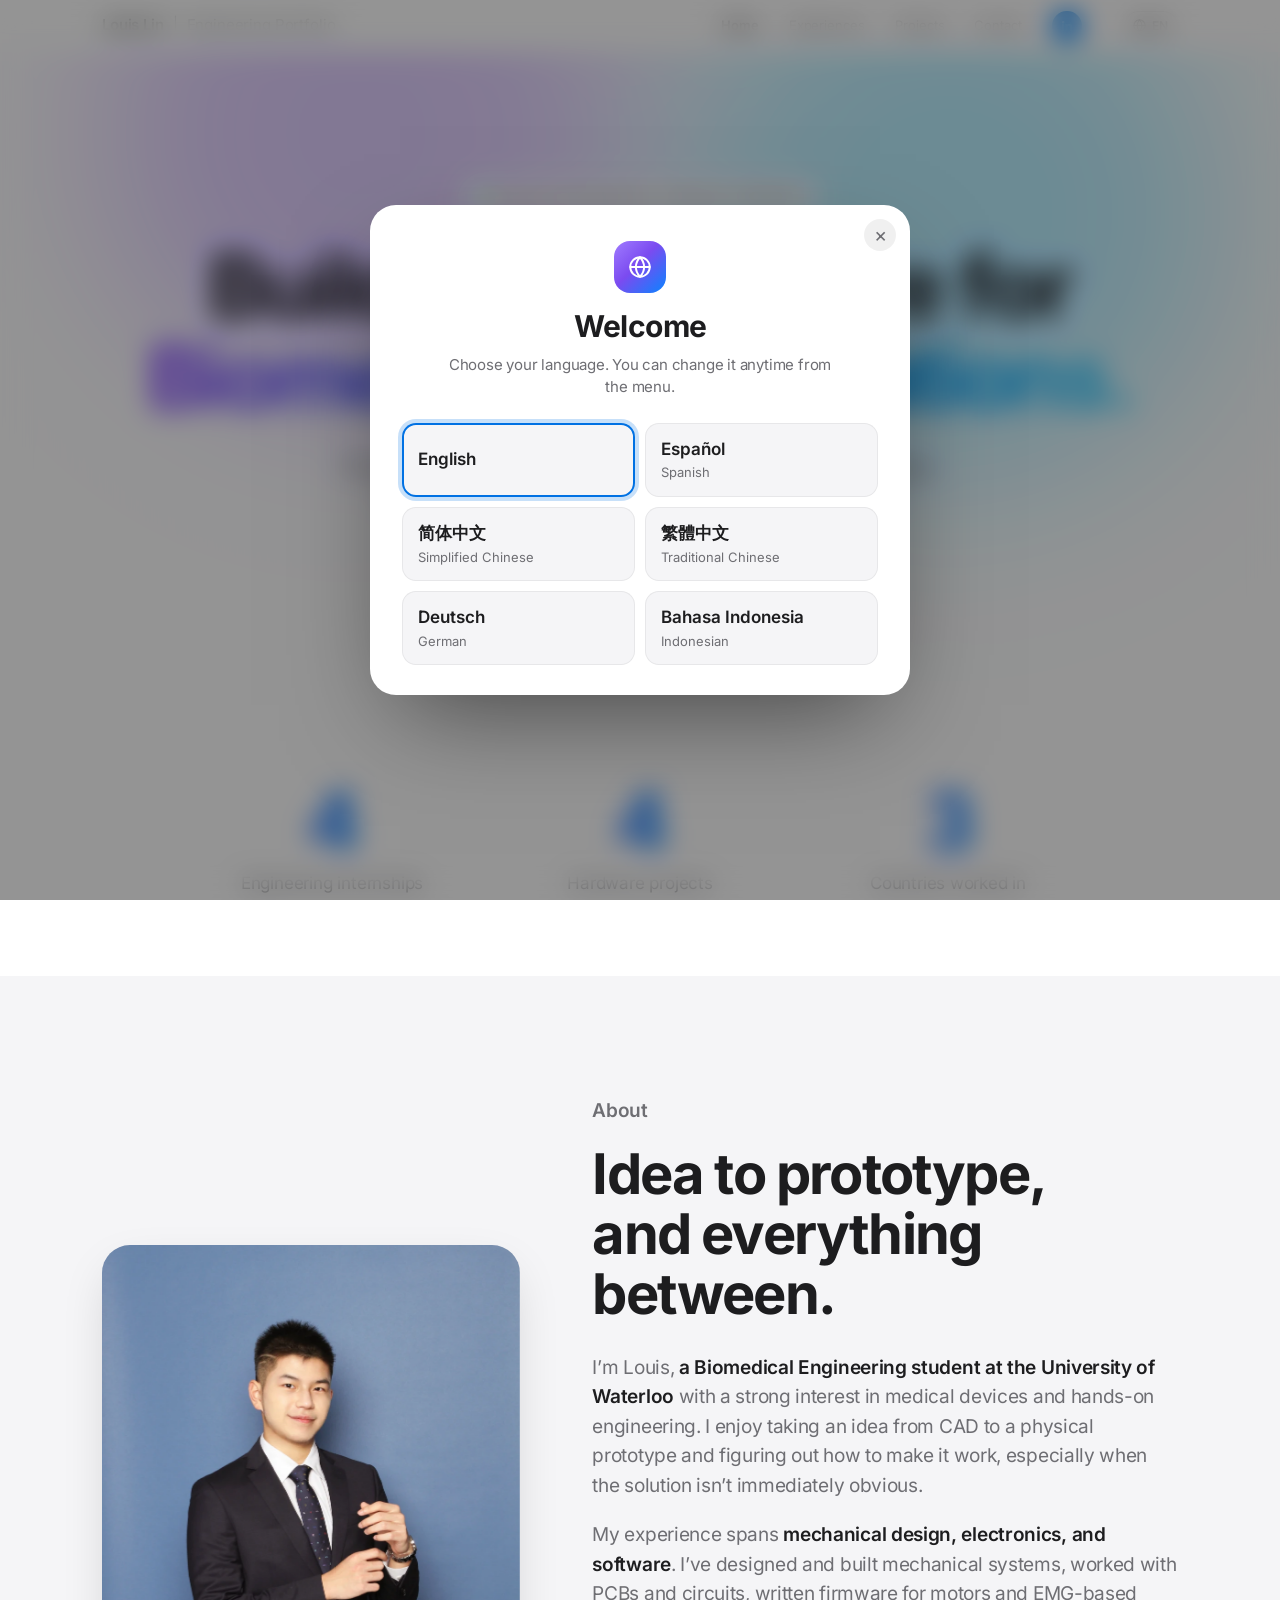
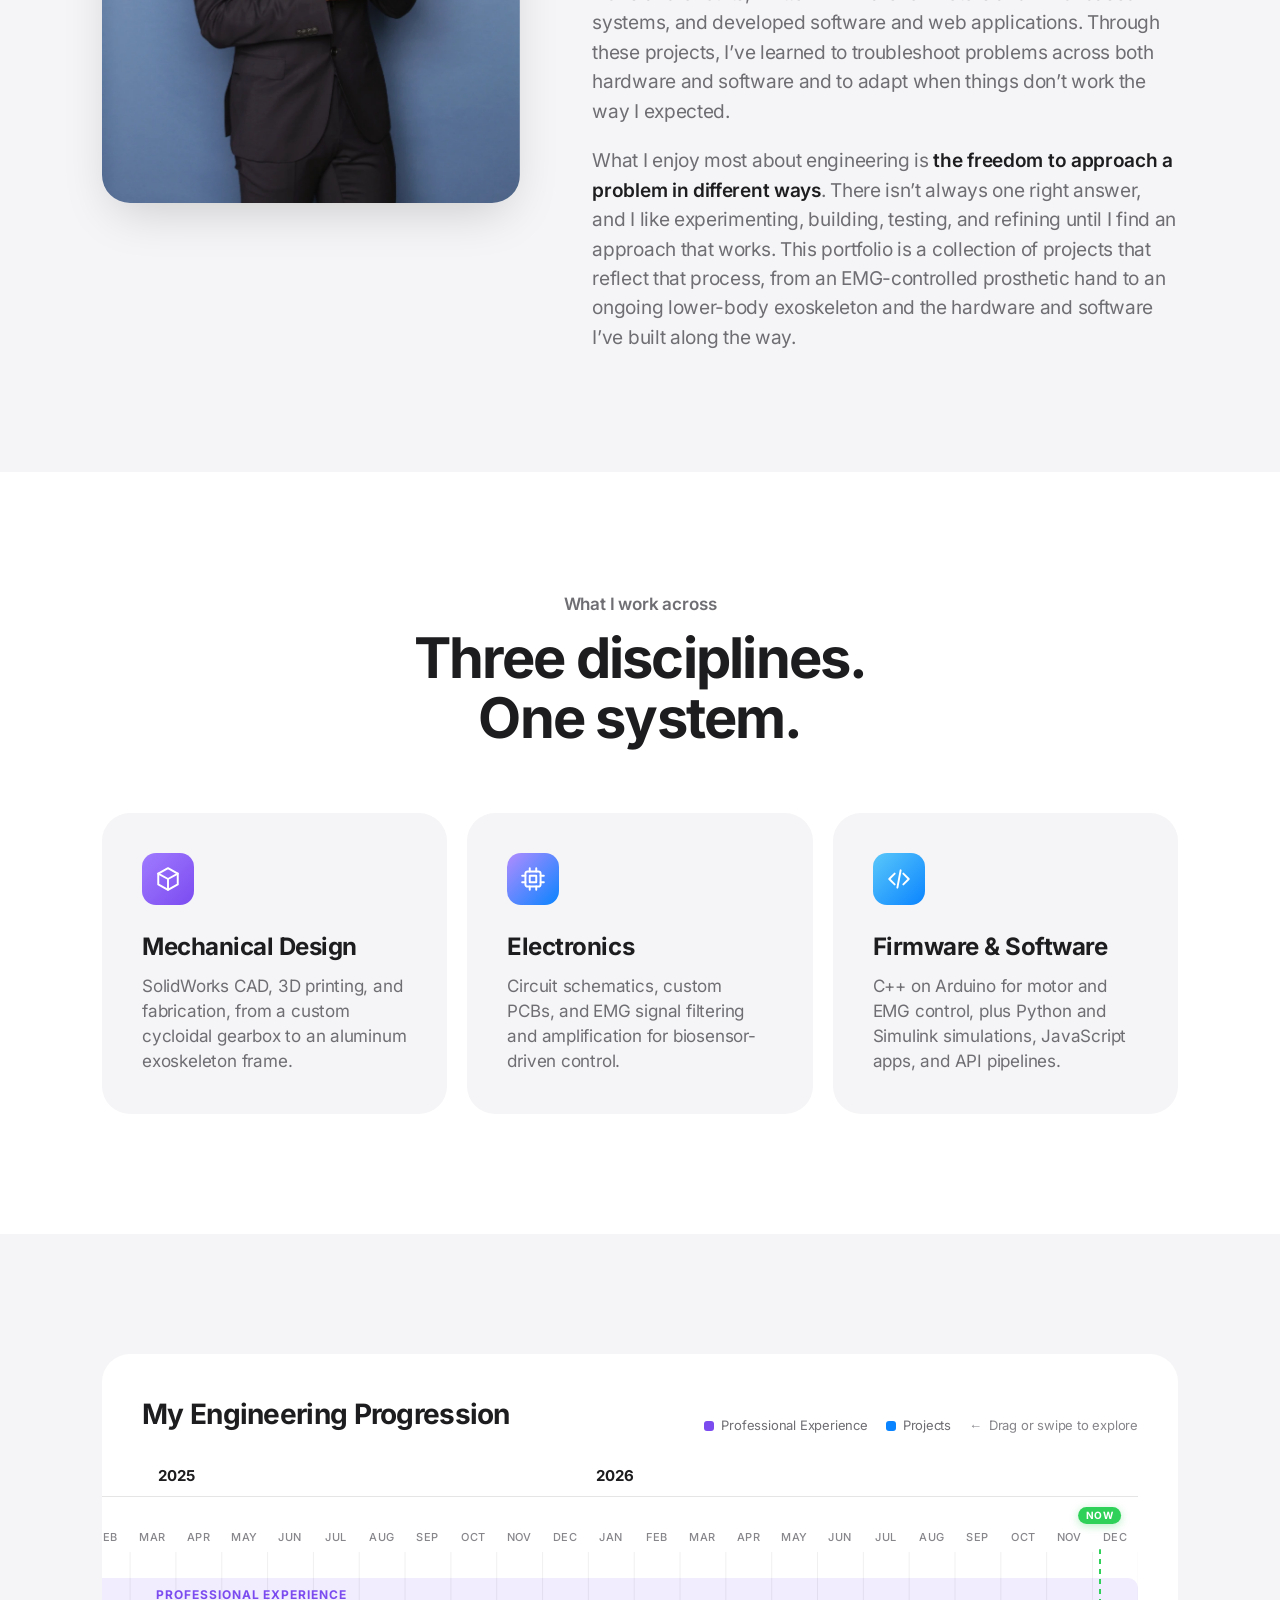
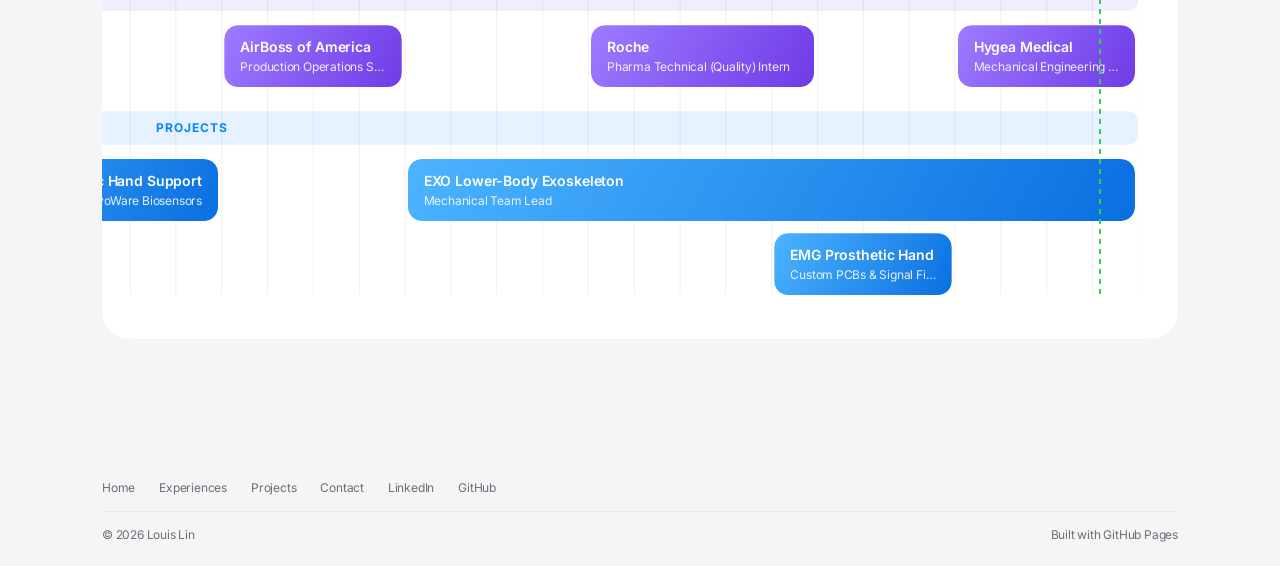
==== commit 8c24fcb5: "Add Simulink Onramp (MathWorks): cert card, home skills mention, all six resumes Co-Authored-By: Cla" ====
--- a/index.html
+++ b/index.html
@@ -22,7 +22,7 @@
     <link rel="icon" href="favicon.svg" type="image/svg+xml">
     <link rel="preload" href="assets/fonts/inter-latin.woff2" as="font" type="font/woff2" crossorigin>
     <link rel="preload" as="image" href="images/index-page-profile-photo.webp">
-    <link rel="stylesheet" href="assets/site.css?v=20261001c">
+    <link rel="stylesheet" href="assets/site.css?v=20261022a">
     <script>
         /* If a non-English language was chosen before, hide the page for a moment while it is applied, to avoid a flash of English */
         (function () { try { var s = localStorage.getItem('site-language');
@@ -112,7 +112,7 @@
                     <div class="card skill reveal" style="--d:.2s">
                         <div class="skill-icon i3"><svg viewBox="0 0 24 24" fill="none" stroke="currentColor" stroke-width="1.8" stroke-linecap="round" stroke-linejoin="round" aria-hidden="true"><path d="M8 7l-5 5 5 5M16 7l5 5-5 5M13.5 4l-3 16"/></svg></div>
                         <h3>Firmware &amp; Software</h3>
-                        <p>C++ on Arduino for motor and EMG control, plus Python simulations, JavaScript apps, and API pipelines.</p>
+                        <p>C++ on Arduino for motor and EMG control, plus Python and Simulink simulations, JavaScript apps, and API pipelines.</p>
                     </div>
                 </div>
             </div>
@@ -228,8 +228,8 @@
         </div>
     </footer>
 
-    <script src="assets/i18n-data.js?v=20261001c"></script>
-    <script src="assets/i18n.js?v=20261001c"></script>
-    <script src="assets/site.js?v=20261001c"></script>
+    <script src="assets/i18n-data.js?v=20261022a"></script>
+    <script src="assets/i18n.js?v=20261022a"></script>
+    <script src="assets/site.js?v=20261022a"></script>
 </body>
 </html>
--- a/assets/site.css
+++ b/assets/site.css
@@ -419,7 +419,8 @@
 .entry-list li::before { content: ""; position: absolute; left: 2px; top: 0.66em; width: 6px; height: 6px; border-radius: 50%; background: var(--accent); opacity: 0.85; }
 
 /* Certifications */
-.cert-grid { display: grid; grid-template-columns: repeat(4, 1fr); gap: 20px; }
+.cert-grid { display: flex; flex-wrap: wrap; justify-content: center; gap: 20px; }
+.cert-grid > .cert-card { flex: 0 1 calc((100% - 40px) / 3); }
 .cert-card { background: var(--card-on-alt); border-radius: var(--radius-md); padding: 28px 24px; transition: transform 0.5s var(--ease-out), box-shadow 0.5s var(--ease-out); }
 .cert-card:hover { transform: translateY(-4px); box-shadow: var(--shadow-2); }
 .cert-icon { width: 40px; height: 40px; border-radius: 12px; display: grid; place-items: center; background: var(--exp-soft); color: var(--exp); margin-bottom: 18px; }
@@ -530,7 +531,7 @@
 @media (max-width: 1068px) {
     .section { padding: 96px 0; }
     .about { gap: 48px; }
-    .cert-grid { grid-template-columns: repeat(2, 1fr); }
+    .cert-grid { display: grid; grid-template-columns: repeat(2, 1fr); }
     .entry { padding: 36px; }
     .entry::before { top: 36px; }
     .entry-grid { grid-template-columns: minmax(0, 1fr); gap: 32px; }
@@ -621,7 +622,7 @@
     .entry-list li { font-size: 15px; }
     .entry-media { max-width: none; }
 
-    .cert-grid { grid-template-columns: minmax(0, 1fr); gap: 12px; }
+    .cert-grid { display: grid; grid-template-columns: minmax(0, 1fr); gap: 12px; }
     .cert-card { display: flex; align-items: center; gap: 16px; padding: 18px 20px; }
     .cert-icon { margin-bottom: 0; flex: none; }
 
@@ -747,11 +748,11 @@
 /* Nothing moves under the frosted overlay, so the browser does not re-blur it every frame */
 html.lang-picker-open body > :not(.lang-picker), html.lang-picker-open body > :not(.lang-picker) *,
 html.lang-picker-open body > :not(.lang-picker) *::before, html.lang-picker-open body > :not(.lang-picker) *::after { animation-play-state: paused !important; }
-.lang-picker { position: fixed; inset: 0; z-index: 1200; display: flex; align-items: center; justify-content: center; padding: 20px 16px; opacity: 0; transition: opacity 0.35s var(--ease); }
+.lang-picker { position: fixed; inset: 0; z-index: 1200; display: flex; align-items: center; justify-content: center; padding: 20px 16px; opacity: 0; transition: opacity 0.22s var(--ease); }
 /* Frosted backdrop on its own layer, and the card on another, so hovering a language only redraws the card, never re-blurs the screen */
 .lang-picker::before { content: ""; position: absolute; inset: 0; background: rgba(0, 0, 0, 0.42); backdrop-filter: blur(14px) saturate(140%); -webkit-backdrop-filter: blur(14px) saturate(140%); }
 .lang-picker.open { opacity: 1; }
-.lp-card { position: relative; width: 100%; max-width: 540px; max-height: calc(100dvh - 40px); overflow-y: auto; background: var(--bg); border-radius: 26px; padding: 36px 32px 30px; text-align: center; box-shadow: 0 40px 100px -30px rgba(0, 0, 0, 0.55); transform: translateY(18px) scale(0.97); transition: transform 0.5s var(--ease-out); will-change: transform; contain: layout paint; }
+.lp-card { position: relative; width: 100%; max-width: 540px; max-height: calc(100dvh - 40px); overflow-y: auto; background: var(--bg); border-radius: 26px; padding: 36px 32px 30px; text-align: center; box-shadow: 0 40px 100px -30px rgba(0, 0, 0, 0.55); transform: translateY(12px) scale(0.98); transition: transform 0.3s var(--ease-out); will-change: transform; contain: layout paint; }
 .lang-picker.open .lp-card { transform: none; }
 .lp-close { position: absolute; top: 14px; right: 14px; width: 32px; height: 32px; border-radius: 50%; background: var(--line-soft); color: var(--text-2); font-size: 20px; line-height: 1; display: grid; place-items: center; }
 .lp-close:hover { background: var(--line); }
@@ -764,7 +765,7 @@
 .lp-option { position: relative; display: flex; flex-direction: column; align-items: flex-start; justify-content: center; text-align: left; min-height: 70px; gap: 2px; padding: 14px 16px; border-radius: 14px; background: var(--card); box-shadow: inset 0 0 0 1px var(--line-soft); transition: transform 0.12s var(--ease); touch-action: manipulation; }
 /* Hover ring fades with opacity only (GPU), no repaint per frame */
 .lp-option::after { content: ""; position: absolute; inset: 0; border-radius: inherit; box-shadow: inset 0 0 0 1.5px var(--text-3); opacity: 0; pointer-events: none; will-change: opacity; }  /* no fade: the ring shows the instant the cursor arrives */
-@media (hover: hover) { .lp-option:hover::after { opacity: 1; } }
+@media (hover: hover) { .lp-option:hover { background: var(--line-soft); } .lp-option:hover::after { opacity: 1; } }
 .lp-option:active { transform: scale(0.98); }
 .lp-option.suggested { box-shadow: inset 0 0 0 2px var(--blue); }
 .lp-option:focus-visible { outline: none; box-shadow: inset 0 0 0 2px var(--blue), 0 0 0 4px color-mix(in srgb, var(--blue) 22%, transparent); }
@@ -783,3 +784,11 @@
 html[lang="de"] .display, html[lang="de"] .headline, html[lang="de"] .entry-title, html[lang="de"] .lead,
 html[lang="de"] .entry-list li, html[lang="de"] .skill h3, html[lang="de"] .skill p, html[lang="de"] .tile h3 { hyphens: auto; -webkit-hyphens: auto; }
 html[lang="de"], html[lang="es"] { overflow-wrap: break-word; }
+
+/* ---------- Gallery photos always fill the frame ----------
+   fill-cover: close to the frame's shape, fills it with a slight crop.
+   fill-blur: very tall or wide images stay whole; the empty space is filled with the image's own
+   edges extended and softened (a small pre-made image, so nothing is blurred live). */
+.gallery-media.fill-cover img, .gallery-media.fill-cover video { object-fit: cover; }
+.gallery-media.fill-blur { background: var(--fill) center / 100% 100% no-repeat, var(--media-bg); }
+.gallery-media.fill-blur img, .gallery-media.fill-blur video { position: relative; object-fit: contain; }
